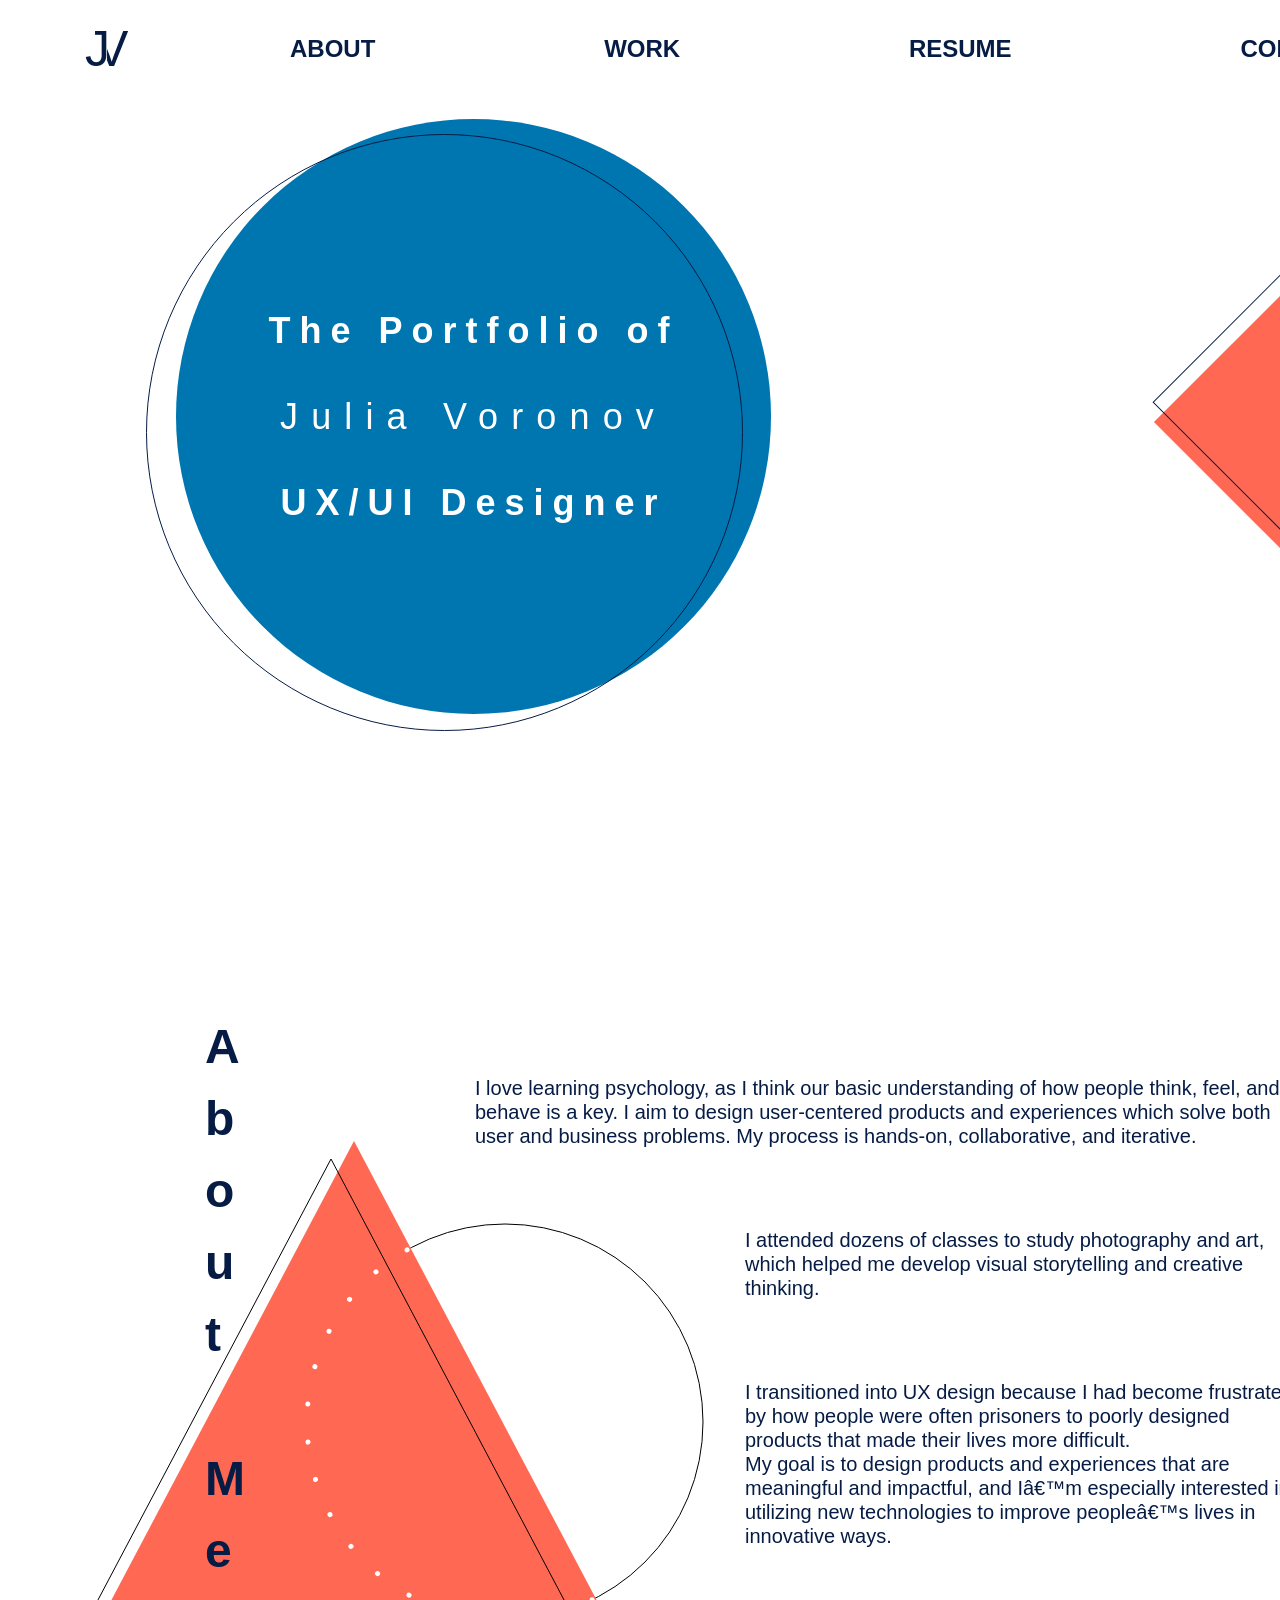
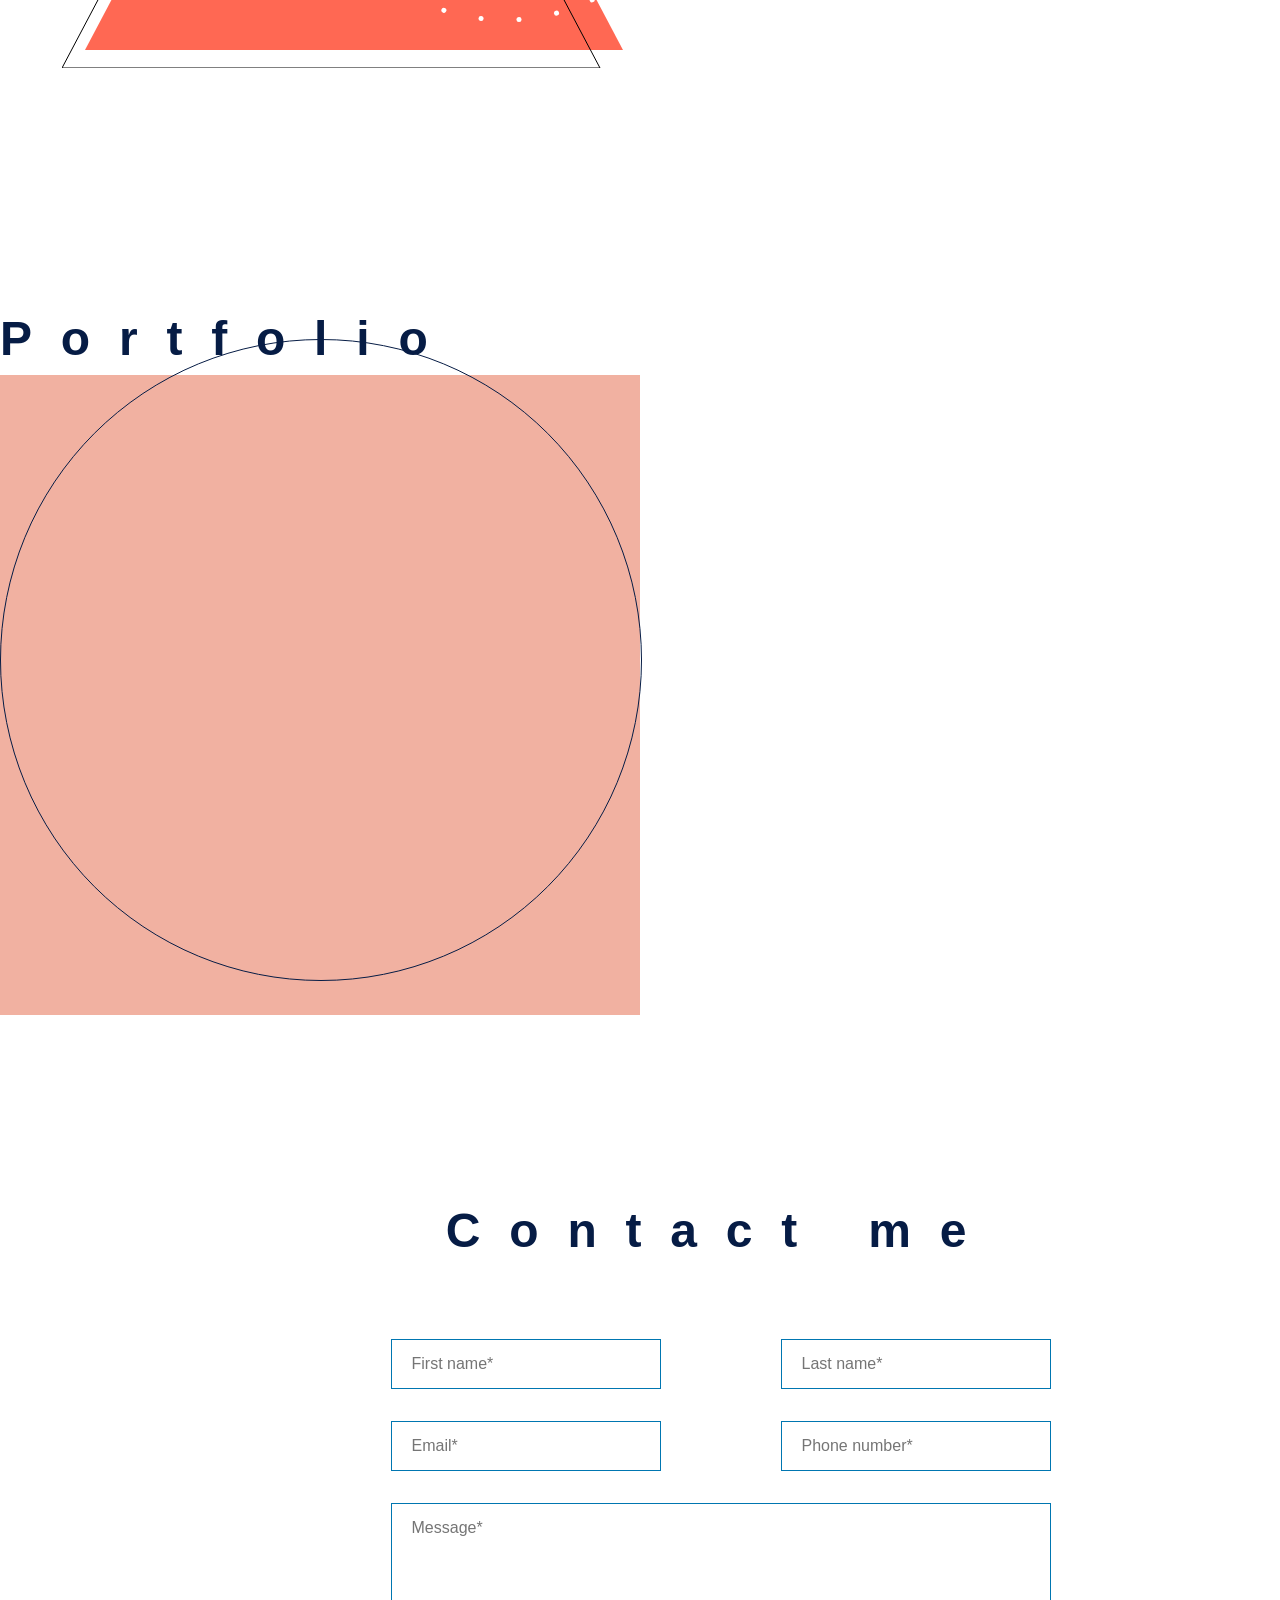
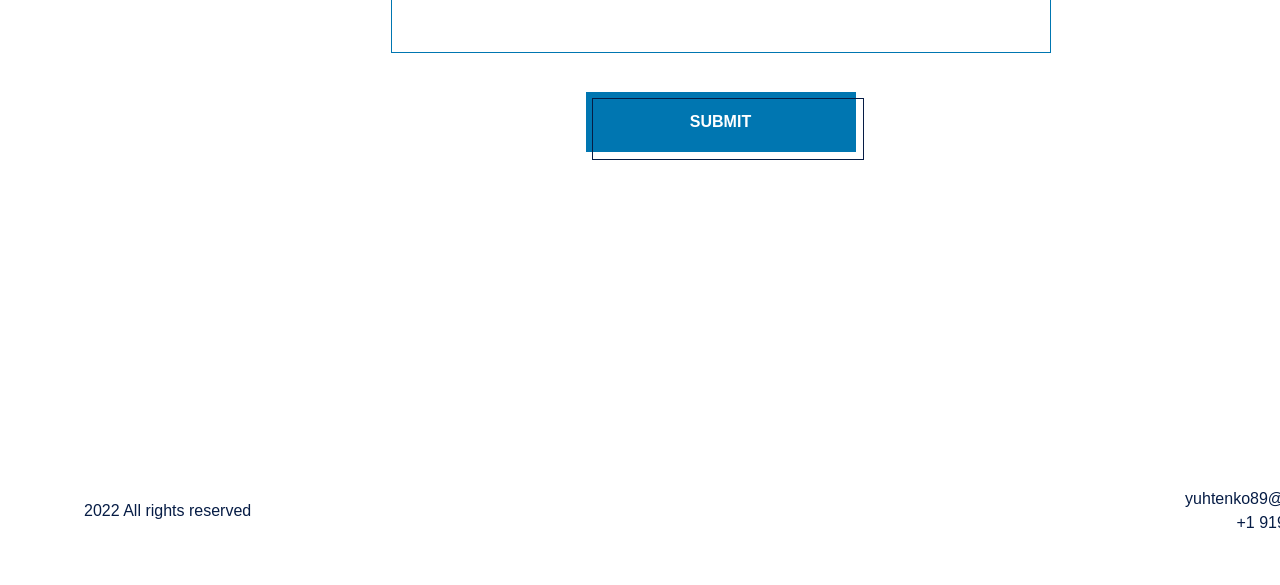
==== index.html @ c0de2610 "shape-4" ====
<!DOCTYPE html>
<html lang="en-US">
    <head>
        <!-- <meta charset="UTF-8">
        <meta http-equiv="X-UA-Compatible" content="IE=edge">
        <meta name="viewport" content="width=device-width, initial-scale=1"> -->
        <title>Julia Voronov</title>
        <!-- <meta name="generator" content="Jekyll v3.9.2">
        <meta property="og:title" content="CodeMedic42.github.io">
        <meta property="og:locale" content="en_US">
        <link rel="canonical" href="https://codemedic42.github.io/">
        <meta property="og:url" content="https://codemedic42.github.io/">
        <meta property="og:site_name" content="CodeMedic42.github.io">
        <meta property="og:type" content="website">
        <meta name="twitter:card" content="summary">
        <meta property="twitter:title" content="CodeMedic42.github.io">
        <script type="application/ld+json">
            {"@context":"https://schema.org","@type":"WebSite","headline":"CodeMedic42.github.io","name":"CodeMedic42.github.io","url":"https://codemedic42.github.io/"}
        </script>
        <link rel="stylesheet" href="/assets/css/style.css?v=1089e9f65f2735ad9119be287c203fc1b987a849"> -->
        <!--! Font Awesome Pro 6.2.0 by @fontawesome - https://fontawesome.com License - https://fontawesome.com/license (Commercial License) Copyright 2022 Fonticons, Inc. -->
        <link rel="stylesheet" href="https://fonts.cdnfonts.com/css/bebas-neue">
        <link rel="stylesheet" href="https://fonts.cdnfonts.com/css/montserrat">
        <link rel="stylesheet" href="https://fonts.cdnfonts.com/css/lato">
        <link rel="stylesheet" href="/assets/styles/page-styles.css">
    </head>
    <body>
        <div class="page-root">
            <header class="page-header">
                <div class="page-logo"><span class="logo-j">J</span><span class="logo-v">V</span></div>
                <nav class="page-nav">
                    <a class="nav-link" href="#section-about">About</a>
                    <a class="nav-link" href="#section-portfolio">Work</a>
                    <a class="nav-link" href="#section-portfolio">Resume</a>
                    <a class="nav-link" href="#section-contact">Contact</a>
                </nav>
            </header>
            <section id="section-top" class="page-section">
                <h1 id="primary-heading" class="shape shape-round"><span>The Portfolio of</span><span id="super-awesome-designer" class="designer-name enable-select">Julia Voronov</span><span>UX/UI Designer</span></h1>
                <div id="shape-2" class="shape"></div>
            </section>
            <section id="section-about" class="page-section">
                <h2 id="about-section-heading" class="section-heading">A<br/>b<br/>o<br/>u<br/>t<br/><br/>M<br/>e</h2>
                <svg id="shape-3" height="527" width="642">
                    <circle cx="443" cy="281" r="198" style="fill-opacity:0;stroke:black;stroke-width:1" />
                    <polygon points="23,509 561,509 292,0" style="fill:#FF6853;" />
                    <polygon points="0,527 538,527 269,18" style="fill-opacity:0;stroke:black;stroke-width:1;" />
                    <clipPath id="cut-off-bottom">
                    <polygon points="23,509 561,509 292,0" />
                    </clipPath>
                    <circle cx="443" cy="281" r="198" fill-opacity="0" stroke="white" stroke-width="5" stroke-linecap="round" stroke-dasharray="0.1, 38" stroke-dashoffset="8" clip-path="url(#cut-off-bottom)"/>
                </svg>
                <article class="about-text">
                    <p class="enable-select">I love learning psychology, as I think our basic understanding of how people think, feel, and behave is a key. I aim to design user-centered products and experiences which solve both user and business problems. My process is hands-on, collaborative, and iterative.</p>
                    <div class="about-text-offset">
                        <p class="enable-select">I attended dozens of classes to study photography and art, which helped me develop visual storytelling and creative thinking.</p>
                        <p"><span class="enable-select">I transitioned into UX design because I had become frustrated by how people were often prisoners to poorly designed products that made their lives more difficult.</span><br/><span class="enable-select">My goal is to design products and experiences that are meaningful and impactful, and I’m especially interested in utilizing new technologies to improve people’s lives in innovative ways.</span></p>
                    </div>
                </article>
            </section>
            <section id="section-portfolio" class="page-section">
                <h2 class="section-heading">Portfolio</h2>
                <div id="shape-4" class="shape shape-round"></div>
            </section>
            <section id="section-contact" class="page-section">
                <h2 id="contact-section-heading" class="section-heading">Contact me</h2>
                <form id="contact-form">
                    <input id="firstName-input" class="form-input left-input cursor-input" type="text" name="firstName" placeholder="First name*"/><!--
                    --><input id="lastName-input" class="form-input cursor-input" type="text" name="lastName" placeholder="Last name*" /><!--
                    --><input id="email-input" class="form-input left-input cursor-input" type="email" name="email" placeholder="Email*" /><!--
                    --><input id="phoneNumber-input" class="form-input cursor-input" type="tel" name="phoneNumber" placeholder="Phone number*" /><!--
                    --><textarea id="message-input" class="form-input cursor-input" name="message" placeholder="Message*"></textarea><!--
                    --><button id="submit-button" class="shape" type="submit">Submit</button>
                </form>
            </section>
            <footer class="page-footer">
                <span id="footer-copyright" class="small-text">2022 All rights reserved</span>
                <!-- <span>
                    <a class="brand-link" href="https://telegram.org/" target="_blank">
                        <svg class="brand-icon" xmlns="http://www.w3.org/2000/svg" viewBox="0 0 496 512">
                            <path d="M248,8C111.033,8,0,119.033,0,256S111.033,504,248,504,496,392.967,496,256,384.967,8,248,8ZM362.952,176.66c-3.732,39.215-19.881,134.378-28.1,178.3-3.476,18.584-10.322,24.816-16.948,25.425-14.4,1.326-25.338-9.517-39.287-18.661-21.827-14.308-34.158-23.215-55.346-37.177-24.485-16.135-8.612-25,5.342-39.5,3.652-3.793,67.107-61.51,68.335-66.746.153-.655.3-3.1-1.154-4.384s-3.59-.849-5.135-.5q-3.283.746-104.608,69.142-14.845,10.194-26.894,9.934c-8.855-.191-25.888-5.006-38.551-9.123-15.531-5.048-27.875-7.717-26.8-16.291q.84-6.7,18.45-13.7,108.446-47.248,144.628-62.3c68.872-28.647,83.183-33.623,92.511-33.789,2.052-.034,6.639.474,9.61,2.885a10.452,10.452,0,0,1,3.53,6.716A43.765,43.765,0,0,1,362.952,176.66Z"/>
                        </svg>
                    </a>
                    <a class="brand-link" href="https://www.instagram.com/" target="_blank">
                        <svg class="brand-icon" xmlns="http://www.w3.org/2000/svg" viewBox="0 0 448 512">
                            <path d="M224.1 141c-63.6 0-114.9 51.3-114.9 114.9s51.3 114.9 114.9 114.9S339 319.5 339 255.9 287.7 141 224.1 141zm0 189.6c-41.1 0-74.7-33.5-74.7-74.7s33.5-74.7 74.7-74.7 74.7 33.5 74.7 74.7-33.6 74.7-74.7 74.7zm146.4-194.3c0 14.9-12 26.8-26.8 26.8-14.9 0-26.8-12-26.8-26.8s12-26.8 26.8-26.8 26.8 12 26.8 26.8zm76.1 27.2c-1.7-35.9-9.9-67.7-36.2-93.9-26.2-26.2-58-34.4-93.9-36.2-37-2.1-147.9-2.1-184.9 0-35.8 1.7-67.6 9.9-93.9 36.1s-34.4 58-36.2 93.9c-2.1 37-2.1 147.9 0 184.9 1.7 35.9 9.9 67.7 36.2 93.9s58 34.4 93.9 36.2c37 2.1 147.9 2.1 184.9 0 35.9-1.7 67.7-9.9 93.9-36.2 26.2-26.2 34.4-58 36.2-93.9 2.1-37 2.1-147.8 0-184.8zM398.8 388c-7.8 19.6-22.9 34.7-42.6 42.6-29.5 11.7-99.5 9-132.1 9s-102.7 2.6-132.1-9c-19.6-7.8-34.7-22.9-42.6-42.6-11.7-29.5-9-99.5-9-132.1s-2.6-102.7 9-132.1c7.8-19.6 22.9-34.7 42.6-42.6 29.5-11.7 99.5-9 132.1-9s102.7-2.6 132.1 9c19.6 7.8 34.7 22.9 42.6 42.6 11.7 29.5 9 99.5 9 132.1s2.7 102.7-9 132.1z"/>
                        </svg>
                    </a>
                    <a class="brand-link" href="https://www.linkedin.com/" target="_blank">
                        <svg class="brand-icon" xmlns="http://www.w3.org/2000/svg" viewBox="0 0 448 512">
                            <path d="M416 32H31.9C14.3 32 0 46.5 0 64.3v383.4C0 465.5 14.3 480 31.9 480H416c17.6 0 32-14.5 32-32.3V64.3c0-17.8-14.4-32.3-32-32.3zM135.4 416H69V202.2h66.5V416zm-33.2-243c-21.3 0-38.5-17.3-38.5-38.5S80.9 96 102.2 96c21.2 0 38.5 17.3 38.5 38.5 0 21.3-17.2 38.5-38.5 38.5zm282.1 243h-66.4V312c0-24.8-.5-56.7-34.5-56.7-34.6 0-39.9 27-39.9 54.9V416h-66.4V202.2h63.7v29.2h.9c8.9-16.8 30.6-34.5 62.9-34.5 67.2 0 79.7 44.3 79.7 101.9V416z"/>
                        </svg>
                    </a>
                </span> -->
                <span id="footer-contact" class="small-text">
                    <span id="footer-contact-email" class="contact-text enable-select">yuhtenko89@gmail.com</span>
                    <span id="footer-contact-phone" class="contact-text enable-select">+1 919 579 0000</span>
                </span>
            </footer>
        </div>
    </body>
</html>
---- assets/styles/page-styles.css ----
:root {
    --clr-base-color: #061C45;

    font-family: 'Bebas Neue', sans-serif;
    font-size: 16px;
    line-height: 24px;
    scroll-behavior: smooth;
    color: var(--clr-base-color);
}

* {
    box-sizing: border-box;
    -webkit-user-select: none;
    -khtml-user-select: none;
    -moz-user-select: none;
    -o-user-select: none;
    user-select: none;
}

.enable-select {
    -webkit-user-select: text;
    -khtml-user-select: text;
    -moz-user-select: text;
    -o-user-select: text;
    user-select: text;
}

html,
body,
h1,
h2 {
  padding: 0;
  margin: 0;
  background-color: white;
}

.page-root {;
    width: 1441px;
    margin-left: auto;
    margin-right: auto;
    overflow: hidden;
}

.page-header {
    width: 100%;
    display: flex;
    margin-top: 24px;
}

.page-logo {
    font-family: 'Montserrat', sans-serif;
    font-size: 50px;
    line-height: 50px;
    margin-left: 85px;
    position: relative;
    /* user-select: none; */
    display: inline-block;
    width: 45px;
}

.logo-j {
    background-color: white;
    z-index: 2;
    letter-spacing: -0.1em;
    border-right: 2px white solid;
    position: relative;
}

.logo-v {
    position: absolute;
    left: 10px;
    z-index: 1;
}

.page-nav {
    padding-right: 85px;
    padding-left: 160px;
    flex-grow: 1;
    flex-shrink: 1;
    flex-basis: auto;
    display: flex;
    justify-content: space-between;
    align-items: center;
}

.nav-link {
    text-transform: uppercase;
    font-size: 24px;
    line-height: 36px;
    /* user-select: none; */
    text-decoration: none;
    color: inherit;
    font-weight: 700;
}

.page-section {
    height: 892px;
    position: relative;
}

#primary-heading {
    --shp-offset-top: 15px;
    --shp-offset-left: -30px;

    font-size: 36px;
    line-height: 54px;
    letter-spacing: 0.25em;
    height: 595px;
    width: 595px;
    background-color: #0076B1;
    border-radius: 50%;
    display: flex;
    flex-direction: column;
    align-content: center;
    justify-content: center;
    align-items: center;
    color: white;
    margin-left: 176px;
    margin-top: 45px;
}

.shape {
    position: relative;
}

.shape::before {
    content: "";
    height: 100%;
    width: 100%;
    border: solid 1px var(--clr-base-color);
    display: block;
    position: absolute;
    top: var(--shp-offset-top, 0);
    left: var(--shp-offset-left, 0);
}

.shape-round::before {
    border-radius: 50%;
}

/* #primary-heading::before {
    left: -30px;
    top: 15px;
} */

#shape-2 {
    --shp-offset-top: -15px;
    --shp-offset-left: -15px;

    background-color: #FF6853;
    transform: rotate(45deg);
    height: 406px;
    width: 406px;
    position: absolute;
    right: -203px;
    top: 100px;
}

/* #shape-2::before {
  top: -15px;
  left: -15px;
} */

#shape-3 {
    position: absolute;
    top: 130px;
    left: 62px;
}

#shape-4 {
    --shp-offset-top: -36px;

    width: 640px;
    height: 640px;
    background-color: #F1B1A1;
    position: absolute;
}

/* #shape-4 {
    top: -36px;
} */

.about-text {
    margin-left: 475px;
    margin-top: 65px;
    display: inline-block;
    margin-right: 146px;
}

.about-text-offset {
    padding-left: 270px;
}

p {
    font-family: 'Lato', sans-serif;
    font-size: 20px;
    margin-top: 0px;
    margin-bottom: 80px;
}

#primary-heading .designer-name {
    font-family: 'Montserrat', sans-serif;
    letter-spacing: 0.365em;
    display: block;
    font-weight: 300;
    margin-top: 32px;
    margin-bottom: 32px;
    z-index: 10;
}

.section-heading {
    font-size: 48px;
    line-height: 72px;
    letter-spacing: 0.6em;
}

#about-section-heading {
    position: absolute;
    left: 205px;
    z-index: 10;
    background-color: rgba(0, 0, 0, 0);
}

#contact-section-heading {
    text-align: center;
    margin-bottom: 72px;
}

.about-text {
    font-family: 'Lato', sans-serif;
    font-size: 20px;
}

#contact-form {
    margin-left: auto;
    margin-right: auto;
    width: 660px;
}

.form-input {
    width: 270px;
    height: 50px;
    margin-bottom: 32px;
}

.form-input::placeholder {
    /* user-select: none; */
}

.left-input {
    margin-right: 120px;
}

.cursor-input {
    padding: 15px 20px;
    font-family: 'Lato', sans-serif;
    font-size: 16px;
    border: 1px solid #0076B1;
    outline: none;
}

#message-input {
    resize: none;
    width: 100%;
    height: 150px;
}

#submit-button {
    display: block;
    margin-left: auto;
    margin-right: auto;
    width: 270px;
    height: 60px;
    background-color: #0076B1;
    /* user-select: none; */
    color: white;
    text-transform: uppercase;
    font-family: 'Lato', sans-serif;
    font-size: 16px;
    font-weight: 700;
    border: none;
}

#submit-button::before {
    left: 6px;
    top: 6px;
}

.small-text {
    font-family: 'Lato', sans-serif;
}

.brand-icon {
    height: 52px;
    width: 52px;
}

.page-footer {
    display: flex;
    justify-content: space-between;
    align-items: center;
    padding-bottom: 50px;
    padding-left: 84px;
    padding-right: 84px;1
}

.footer-copyright {
    /* user-select: none; */
}

.brand-link {
    text-decoration: none;
}

.brand-link:not(:last-child) {
    margin-right: 32px;
}

.contact-text {
    display: block;
    text-align: right;
}
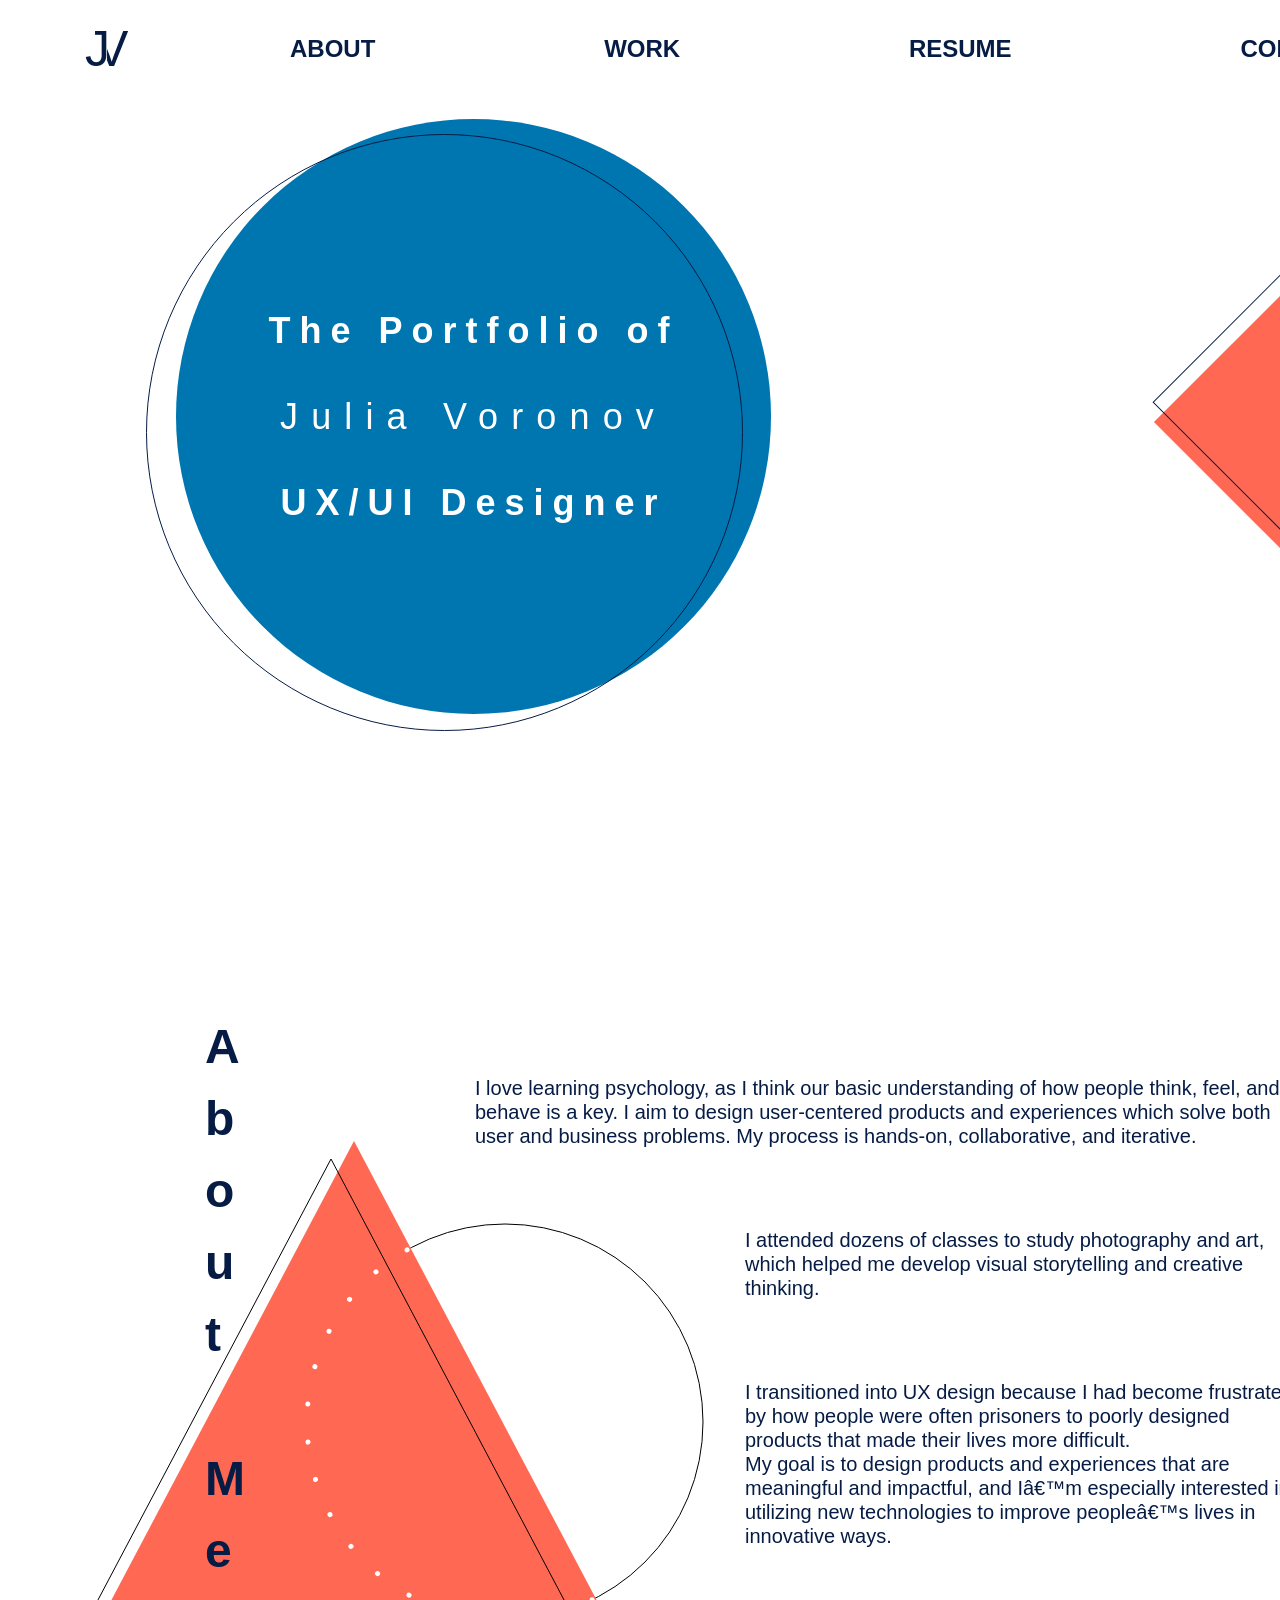
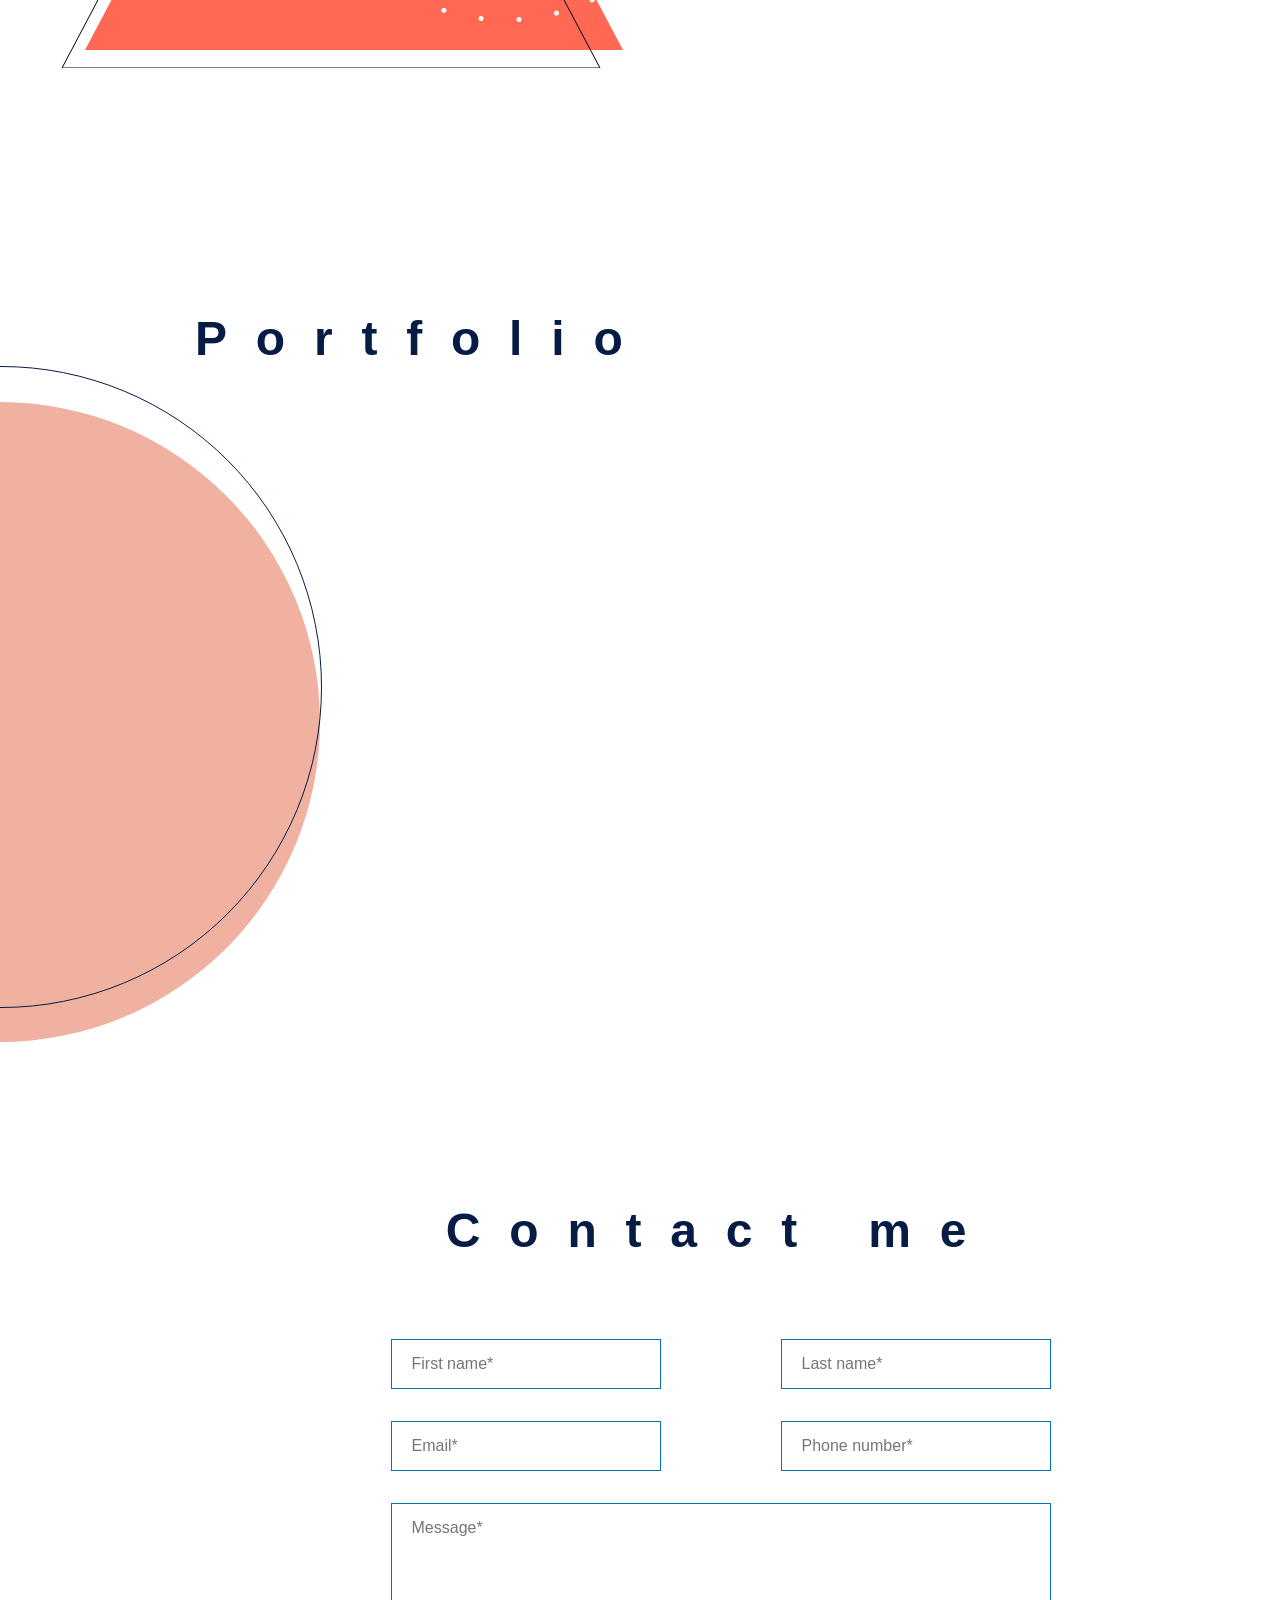
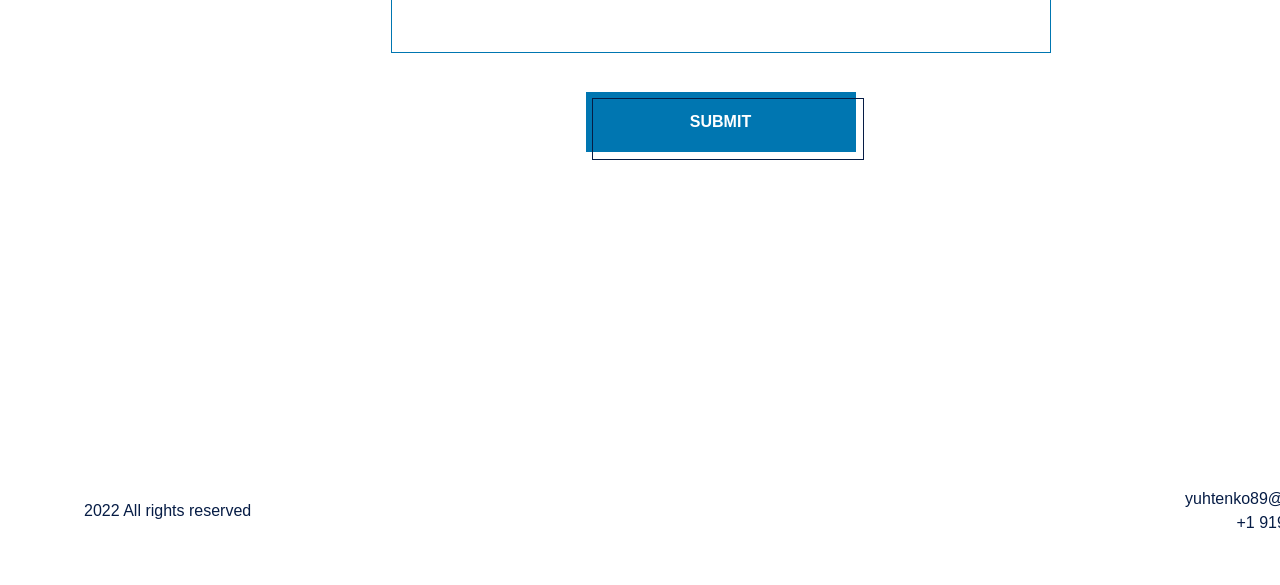
==== commit 4aaac142: "portfolio section heading" ====
--- a/index.html
+++ b/index.html
@@ -59,7 +59,7 @@
                 </article>
             </section>
             <section id="section-portfolio" class="page-section">
-                <h2 class="section-heading">Portfolio</h2>
+                <h2 id="portfolio-section-heading" class="section-heading">Portfolio</h2>
                 <div id="shape-4" class="shape shape-round"></div>
             </section>
             <section id="section-contact" class="page-section">
--- a/assets/styles/page-styles.css
+++ b/assets/styles/page-styles.css
@@ -108,7 +108,6 @@
     height: 595px;
     width: 595px;
     background-color: #0076B1;
-    border-radius: 50%;
     display: flex;
     flex-direction: column;
     align-content: center;
@@ -134,6 +133,10 @@
     left: var(--shp-offset-left, 0);
 }
 
+.shape-round {
+    border-radius: 50%;
+}
+
 .shape-round::before {
     border-radius: 50%;
 }
@@ -174,6 +177,8 @@
     height: 640px;
     background-color: #F1B1A1;
     position: absolute;
+    left: -320px;
+    top: 99px;
 }
 
 /* #shape-4 {
@@ -226,6 +231,11 @@
     margin-bottom: 72px;
 }
 
+#portfolio-section-heading {
+    position: absolute;
+    left: 195px;
+}
+
 .about-text {
     font-family: 'Lato', sans-serif;
     font-size: 20px;
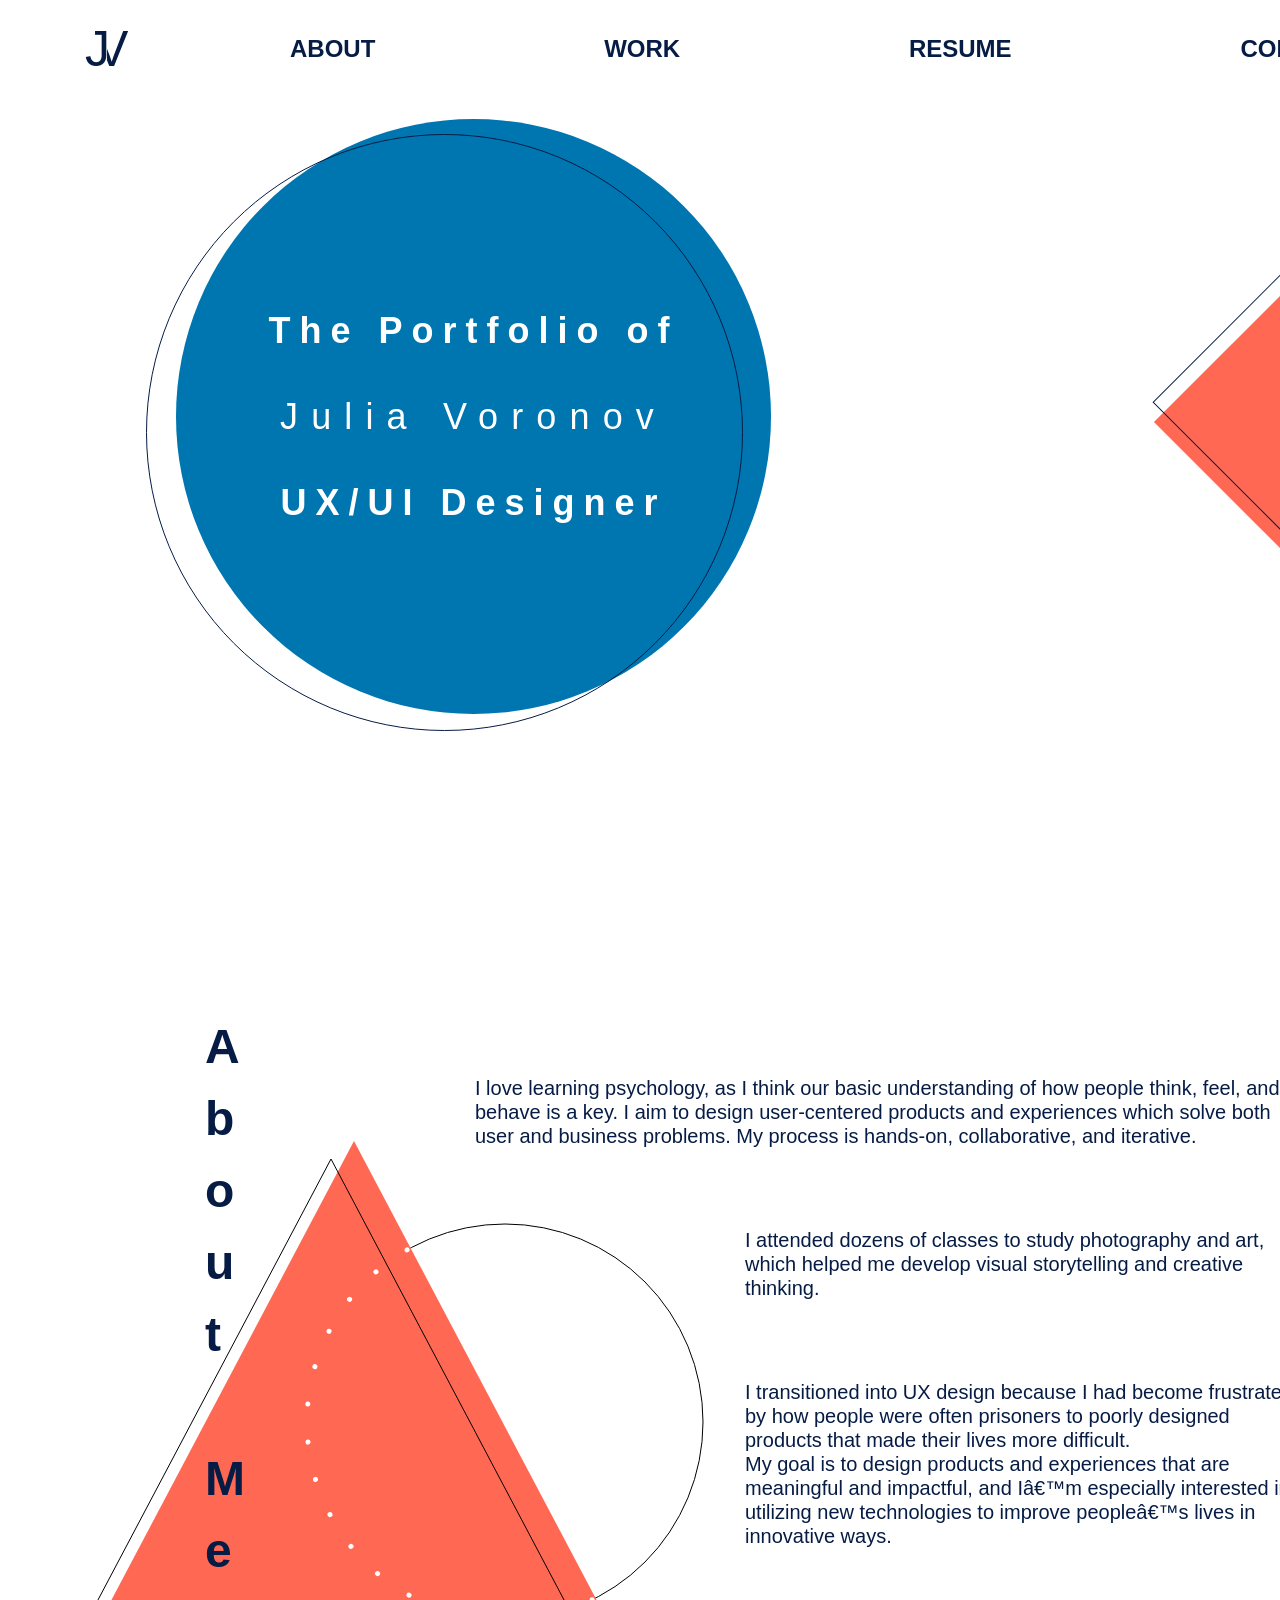
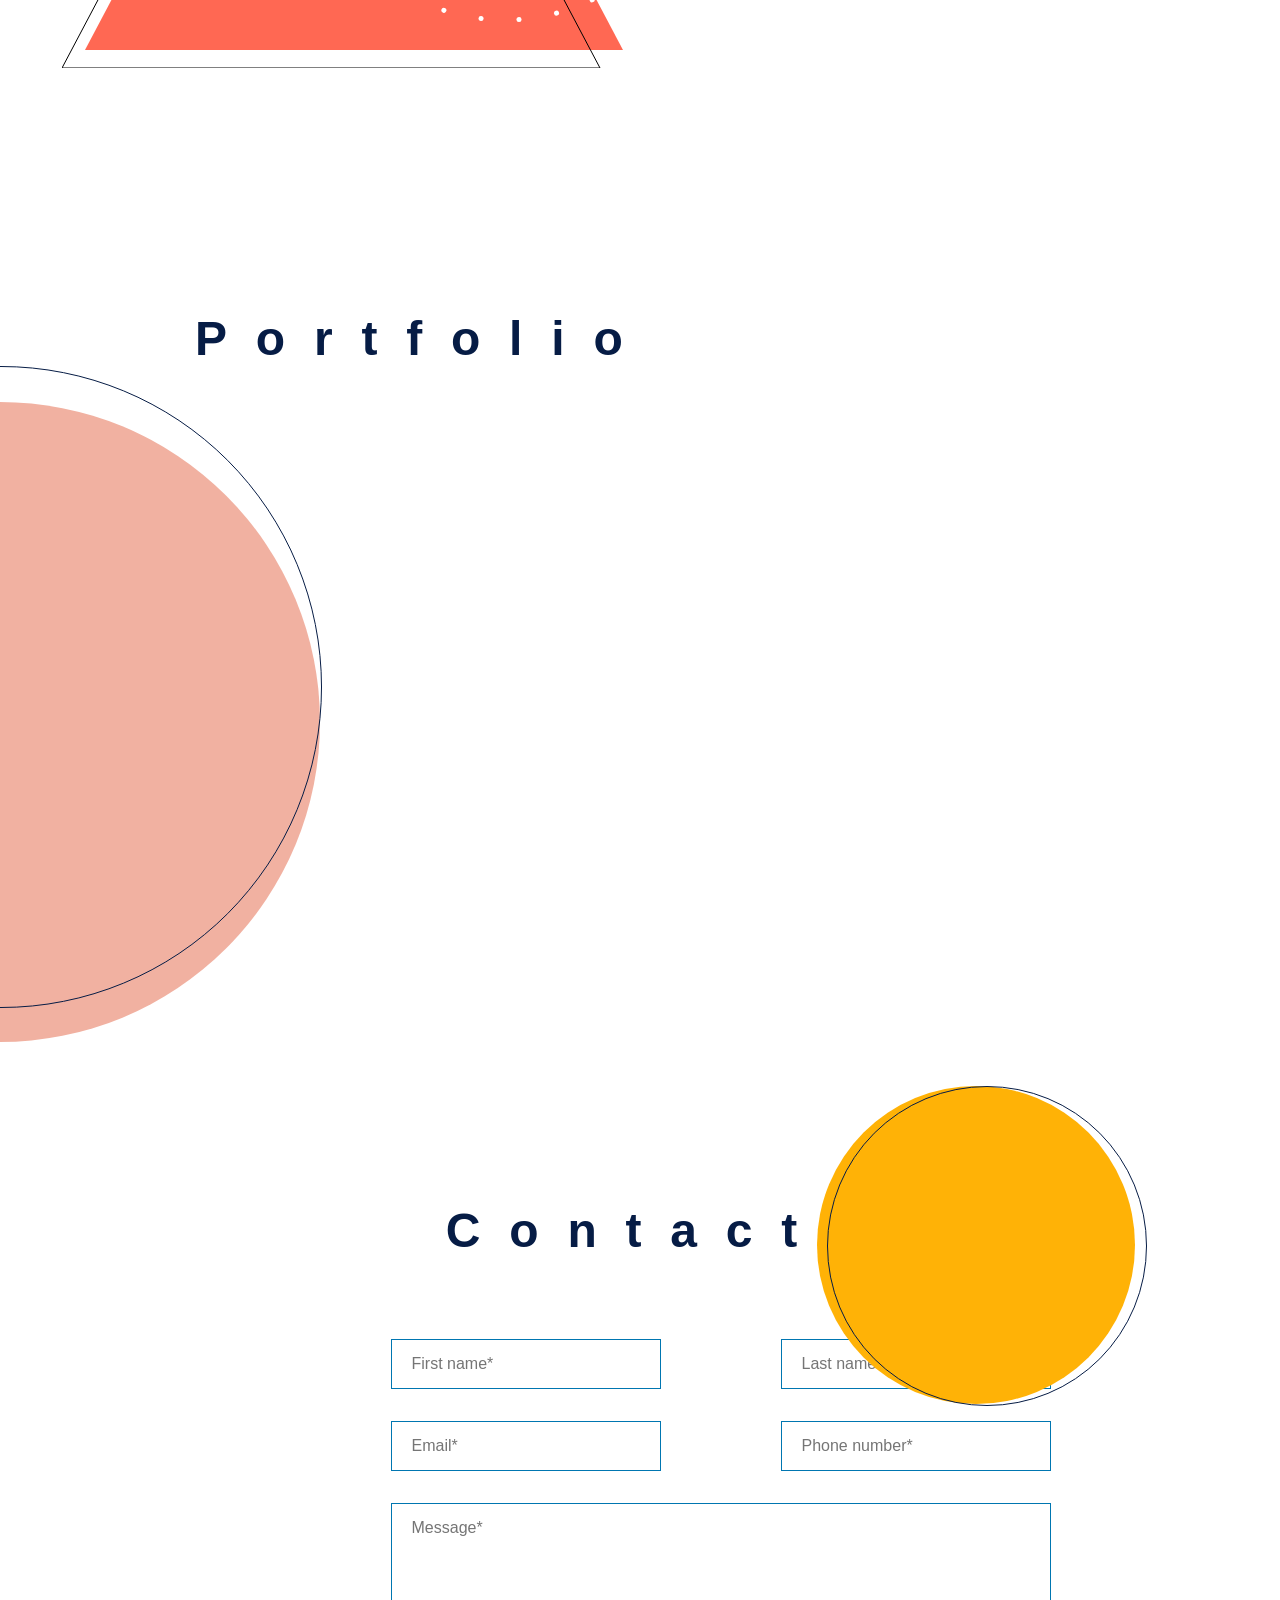
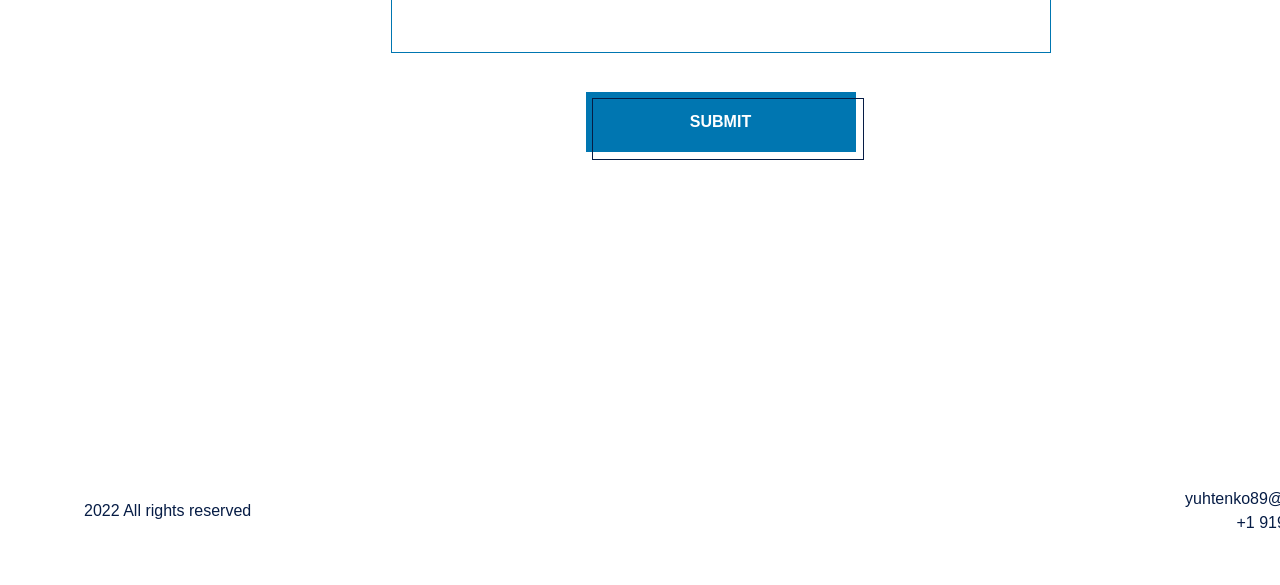
==== commit 6aca6dea: "Shape 5" ====
--- a/index.html
+++ b/index.html
@@ -64,6 +64,7 @@
             </section>
             <section id="section-contact" class="page-section">
                 <h2 id="contact-section-heading" class="section-heading">Contact me</h2>
+                <div id="shape-5" class="shape shape-round"></div>
                 <form id="contact-form">
                     <input id="firstName-input" class="form-input left-input cursor-input" type="text" name="firstName" placeholder="First name*"/><!--
                     --><input id="lastName-input" class="form-input cursor-input" type="text" name="lastName" placeholder="Last name*" /><!--
--- a/assets/styles/page-styles.css
+++ b/assets/styles/page-styles.css
@@ -181,6 +181,17 @@
     top: 99px;
 }
 
+#shape-5 {
+    --shp-offset-left: 10px;
+
+    width: 318px;
+    height: 318px;
+    background-color: #FFB206;
+    position: absolute;
+    left: 817px;
+    top: -109px;
+}
+
 /* #shape-4 {
     top: -36px;
 } */
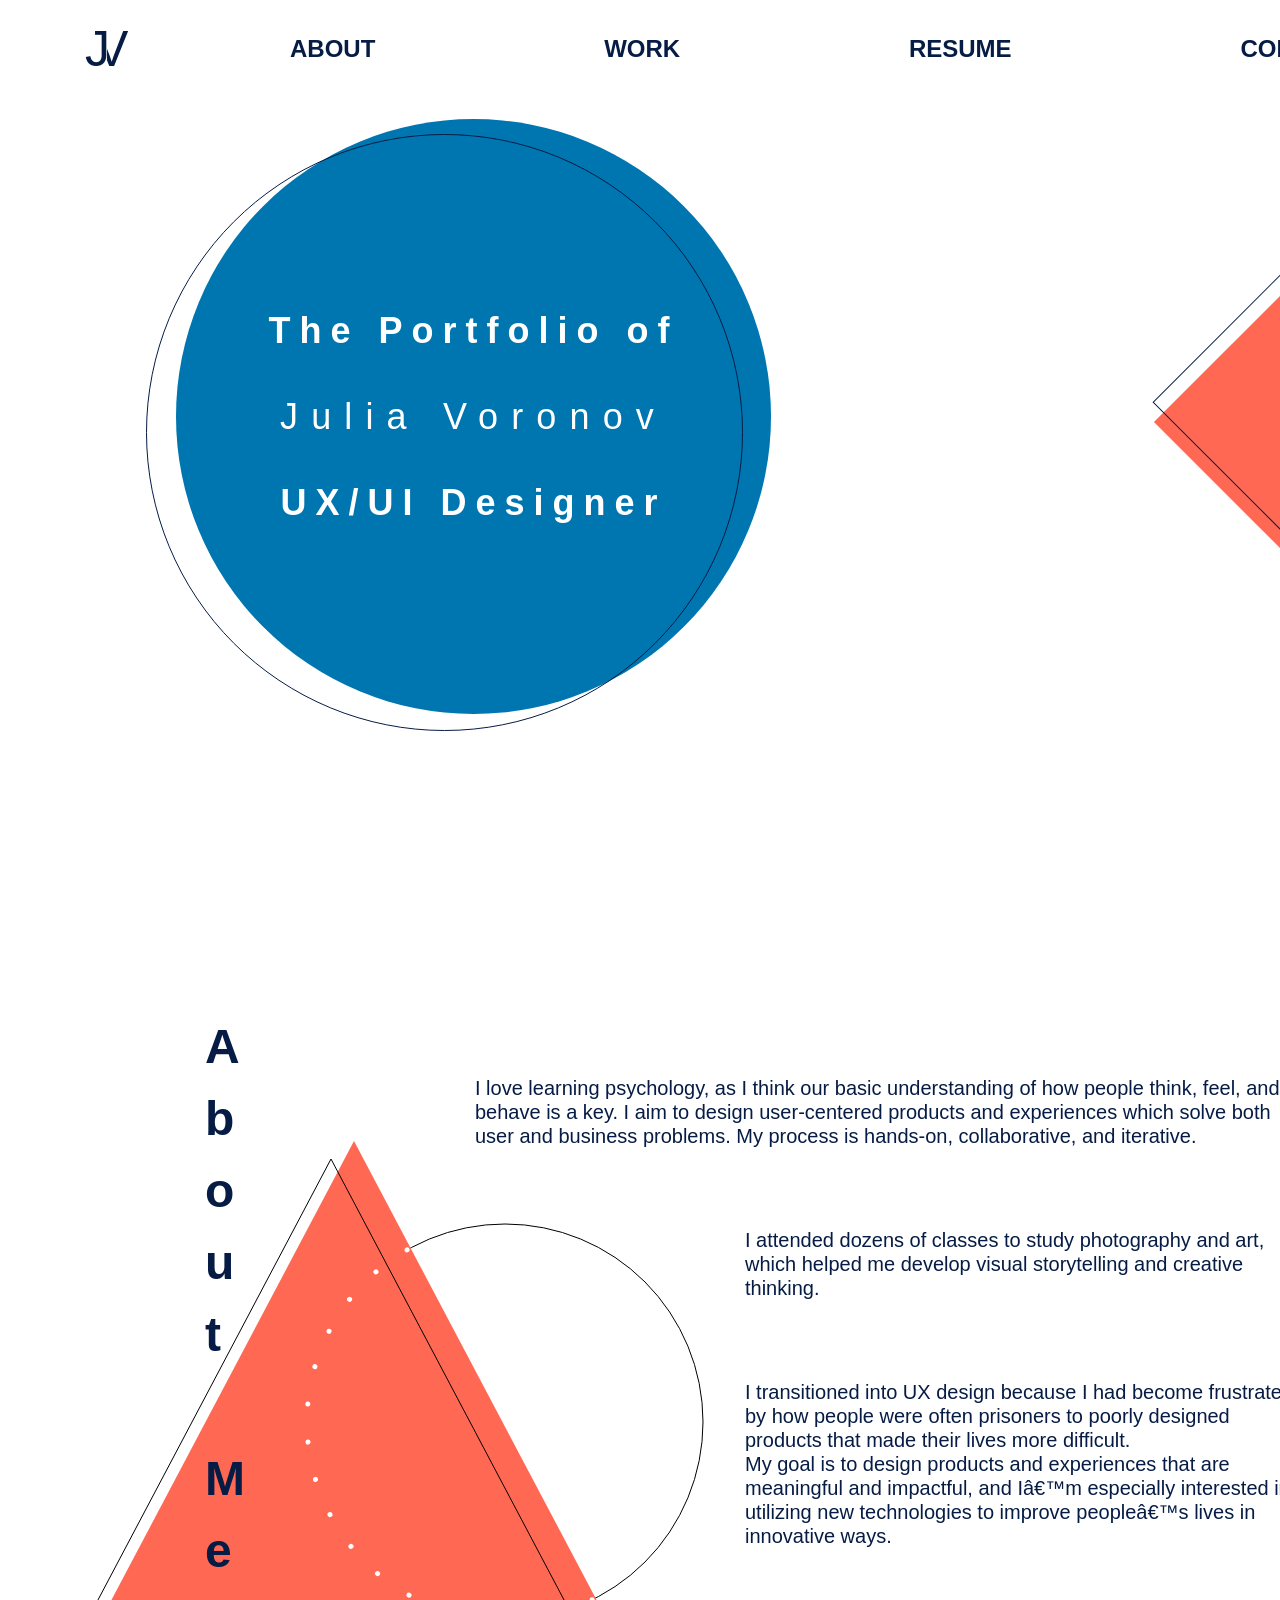
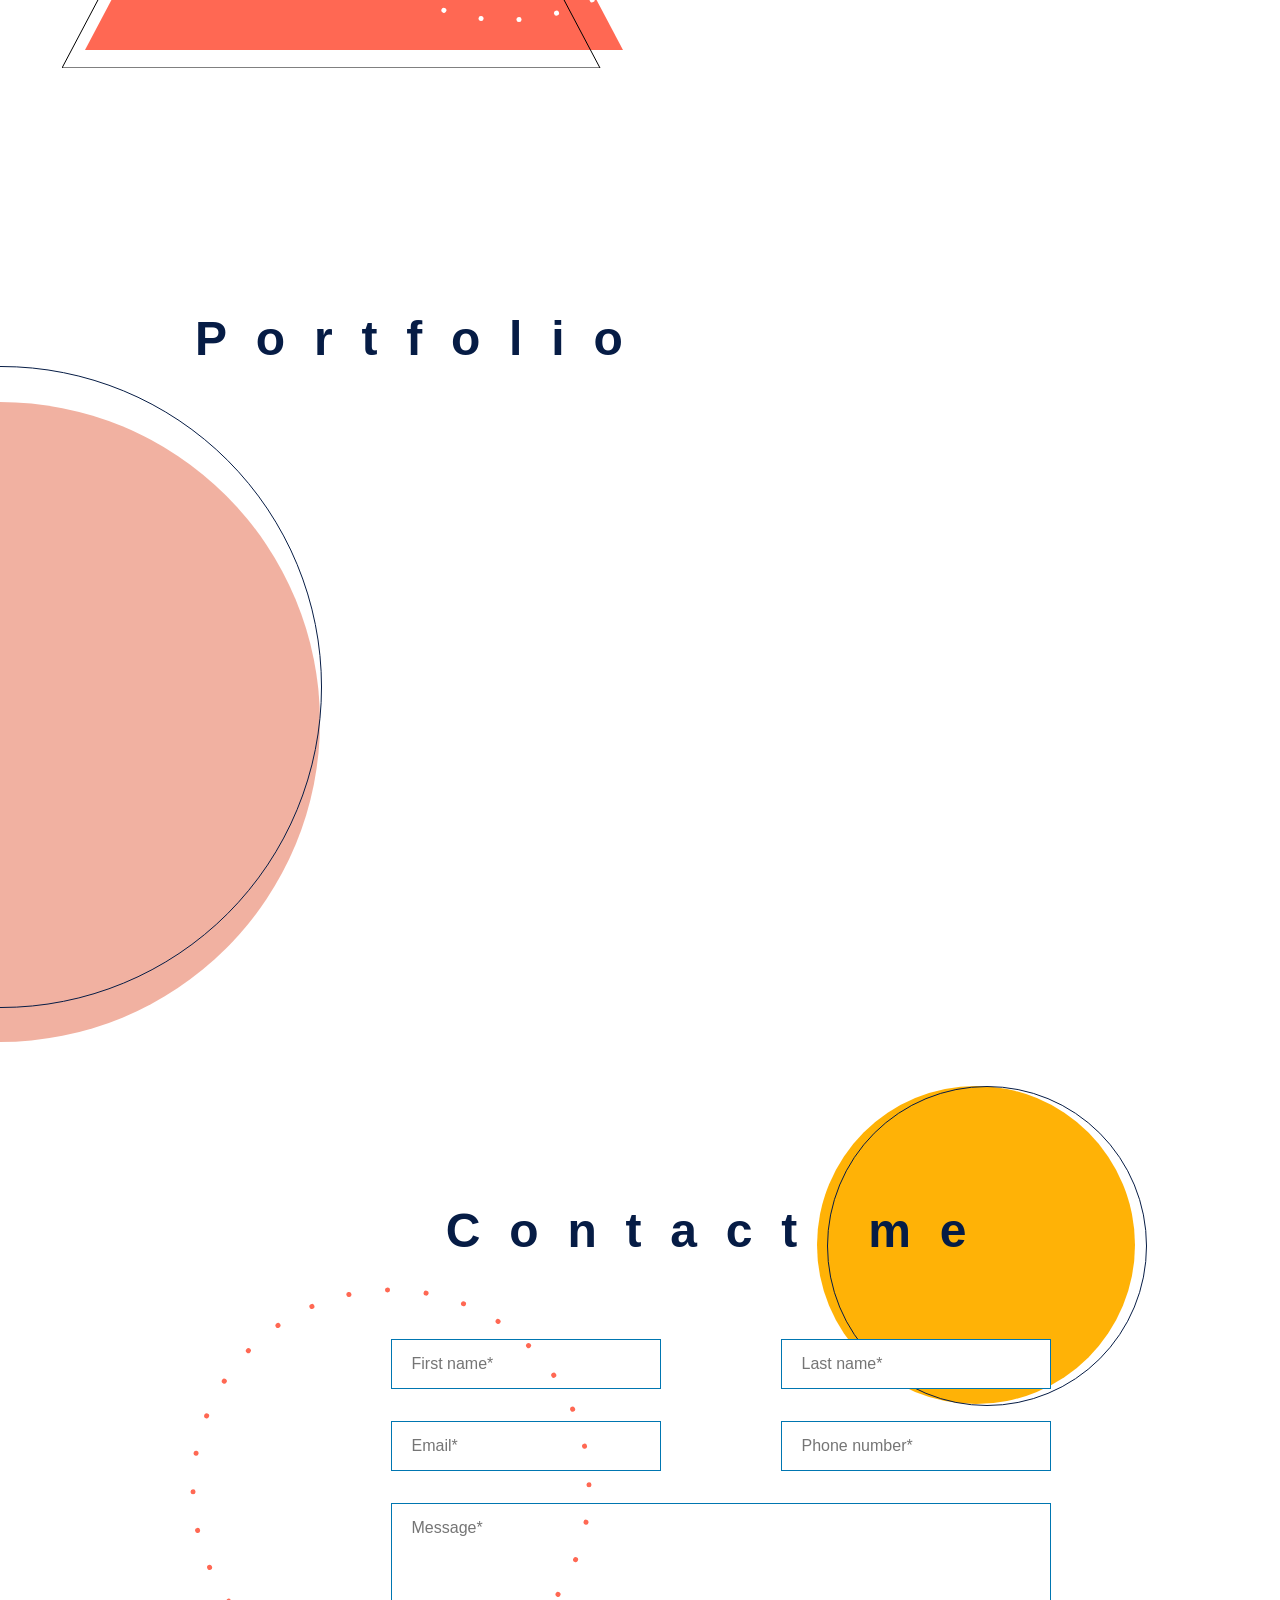
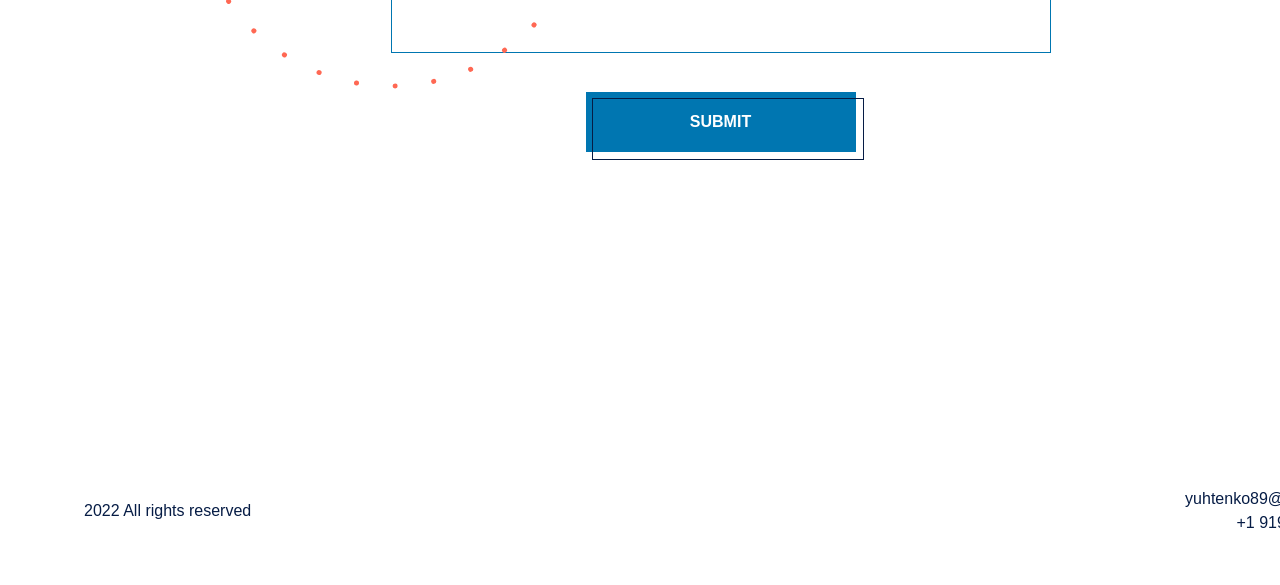
==== commit c75f64b3: "Shape 6" ====
--- a/index.html
+++ b/index.html
@@ -65,6 +65,9 @@
             <section id="section-contact" class="page-section">
                 <h2 id="contact-section-heading" class="section-heading">Contact me</h2>
                 <div id="shape-5" class="shape shape-round"></div>
+                <svg id="shape-6" height="404" width="404">
+                    <circle cx="202" cy="202" r="198" fill-opacity="0" stroke="#FF6853" stroke-width="5" stroke-linecap="round" stroke-dashoffset="8" stroke-dasharray="0.1, 38.8"/>
+                  </svg>
                 <form id="contact-form">
                     <input id="firstName-input" class="form-input left-input cursor-input" type="text" name="firstName" placeholder="First name*"/><!--
                     --><input id="lastName-input" class="form-input cursor-input" type="text" name="lastName" placeholder="Last name*" /><!--
--- a/assets/styles/page-styles.css
+++ b/assets/styles/page-styles.css
@@ -96,6 +96,7 @@
 .page-section {
     height: 892px;
     position: relative;
+    z-index: 1;
 }
 
 #primary-heading {
@@ -159,11 +160,6 @@
     top: 100px;
 }
 
-/* #shape-2::before {
-  top: -15px;
-  left: -15px;
-} */
-
 #shape-3 {
     position: absolute;
     top: 130px;
@@ -190,11 +186,16 @@
     position: absolute;
     left: 817px;
     top: -109px;
-}
-
-/* #shape-4 {
-    top: -36px;
-} */
+    z-index: -1;
+}
+
+#shape-6 {
+    transform: rotate(1deg);
+    transform-origin: center;
+    position: absolute;
+    left: 189px;
+    top: 91px;
+}
 
 .about-text {
     margin-left: 475px;
@@ -228,13 +229,13 @@
     font-size: 48px;
     line-height: 72px;
     letter-spacing: 0.6em;
+    background-color: rgba(0, 0, 0, 0);
 }
 
 #about-section-heading {
     position: absolute;
     left: 205px;
     z-index: 10;
-    background-color: rgba(0, 0, 0, 0);
 }
 
 #contact-section-heading {
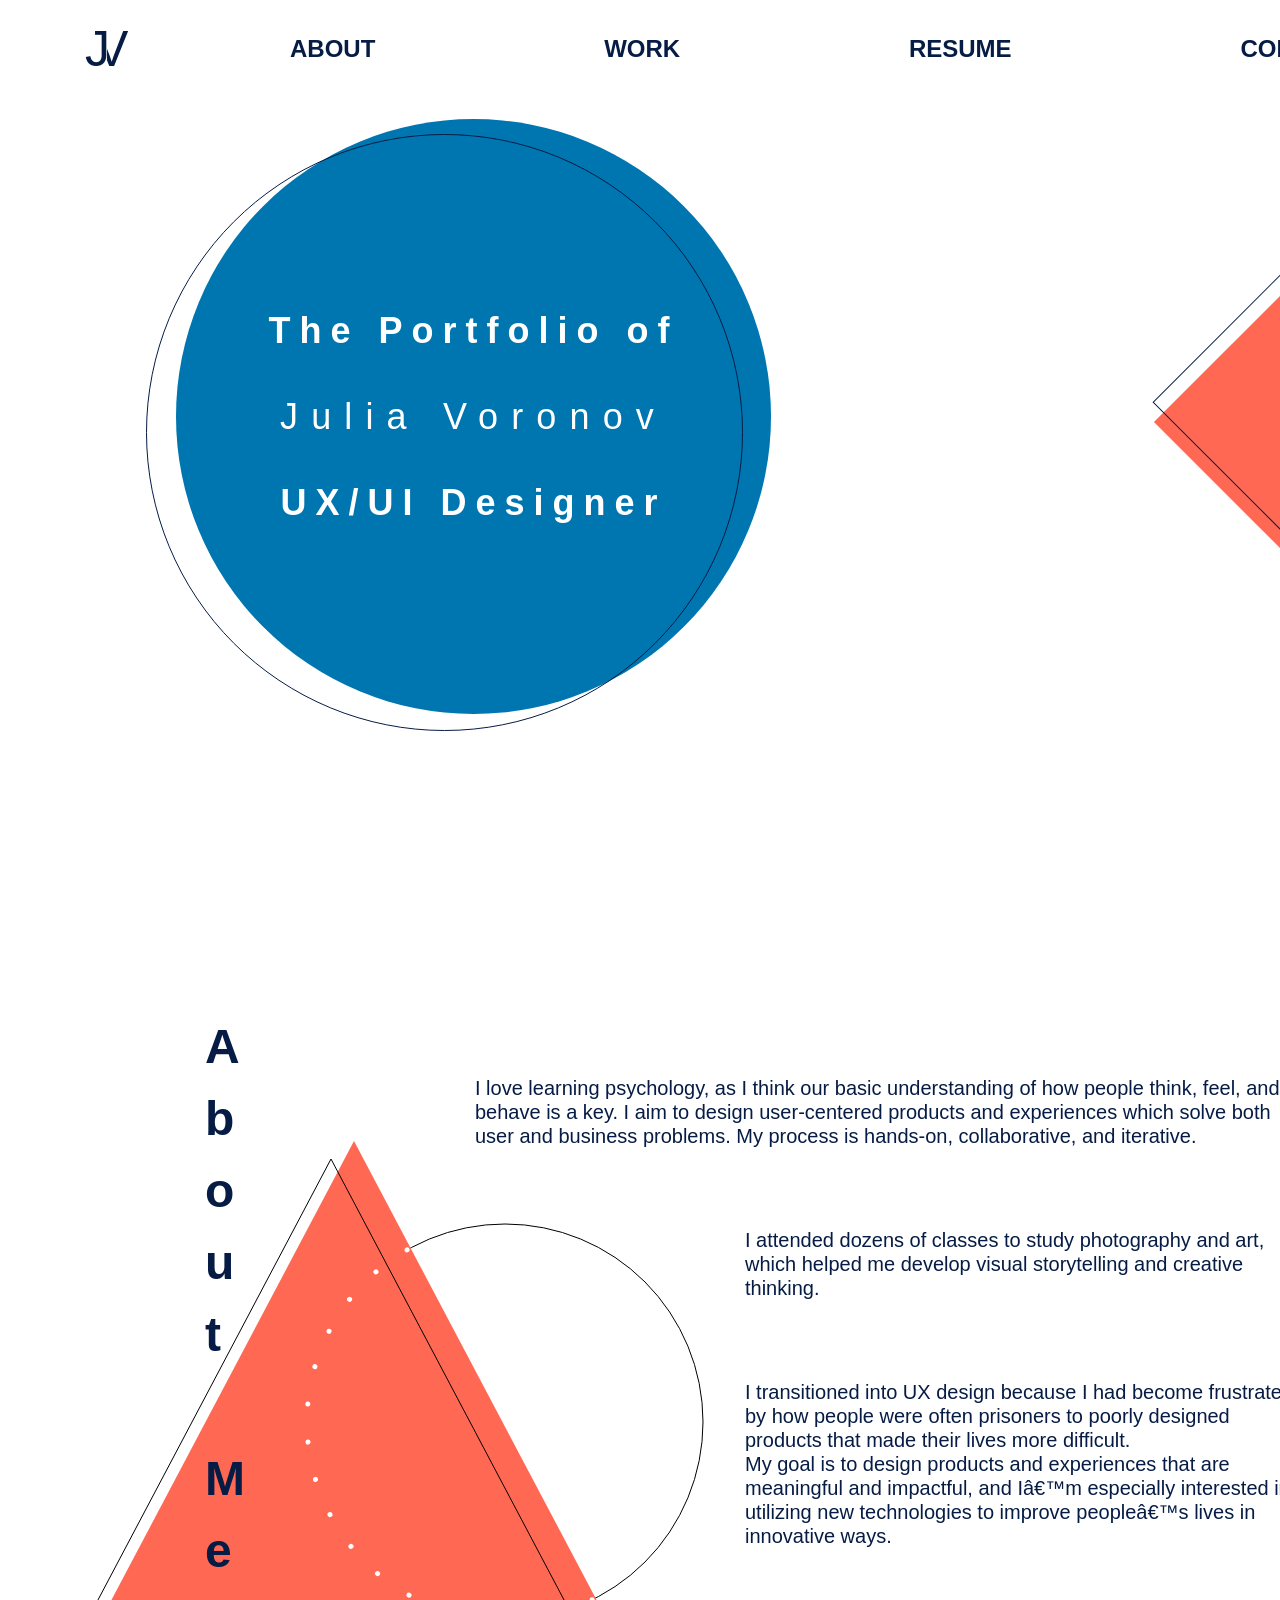
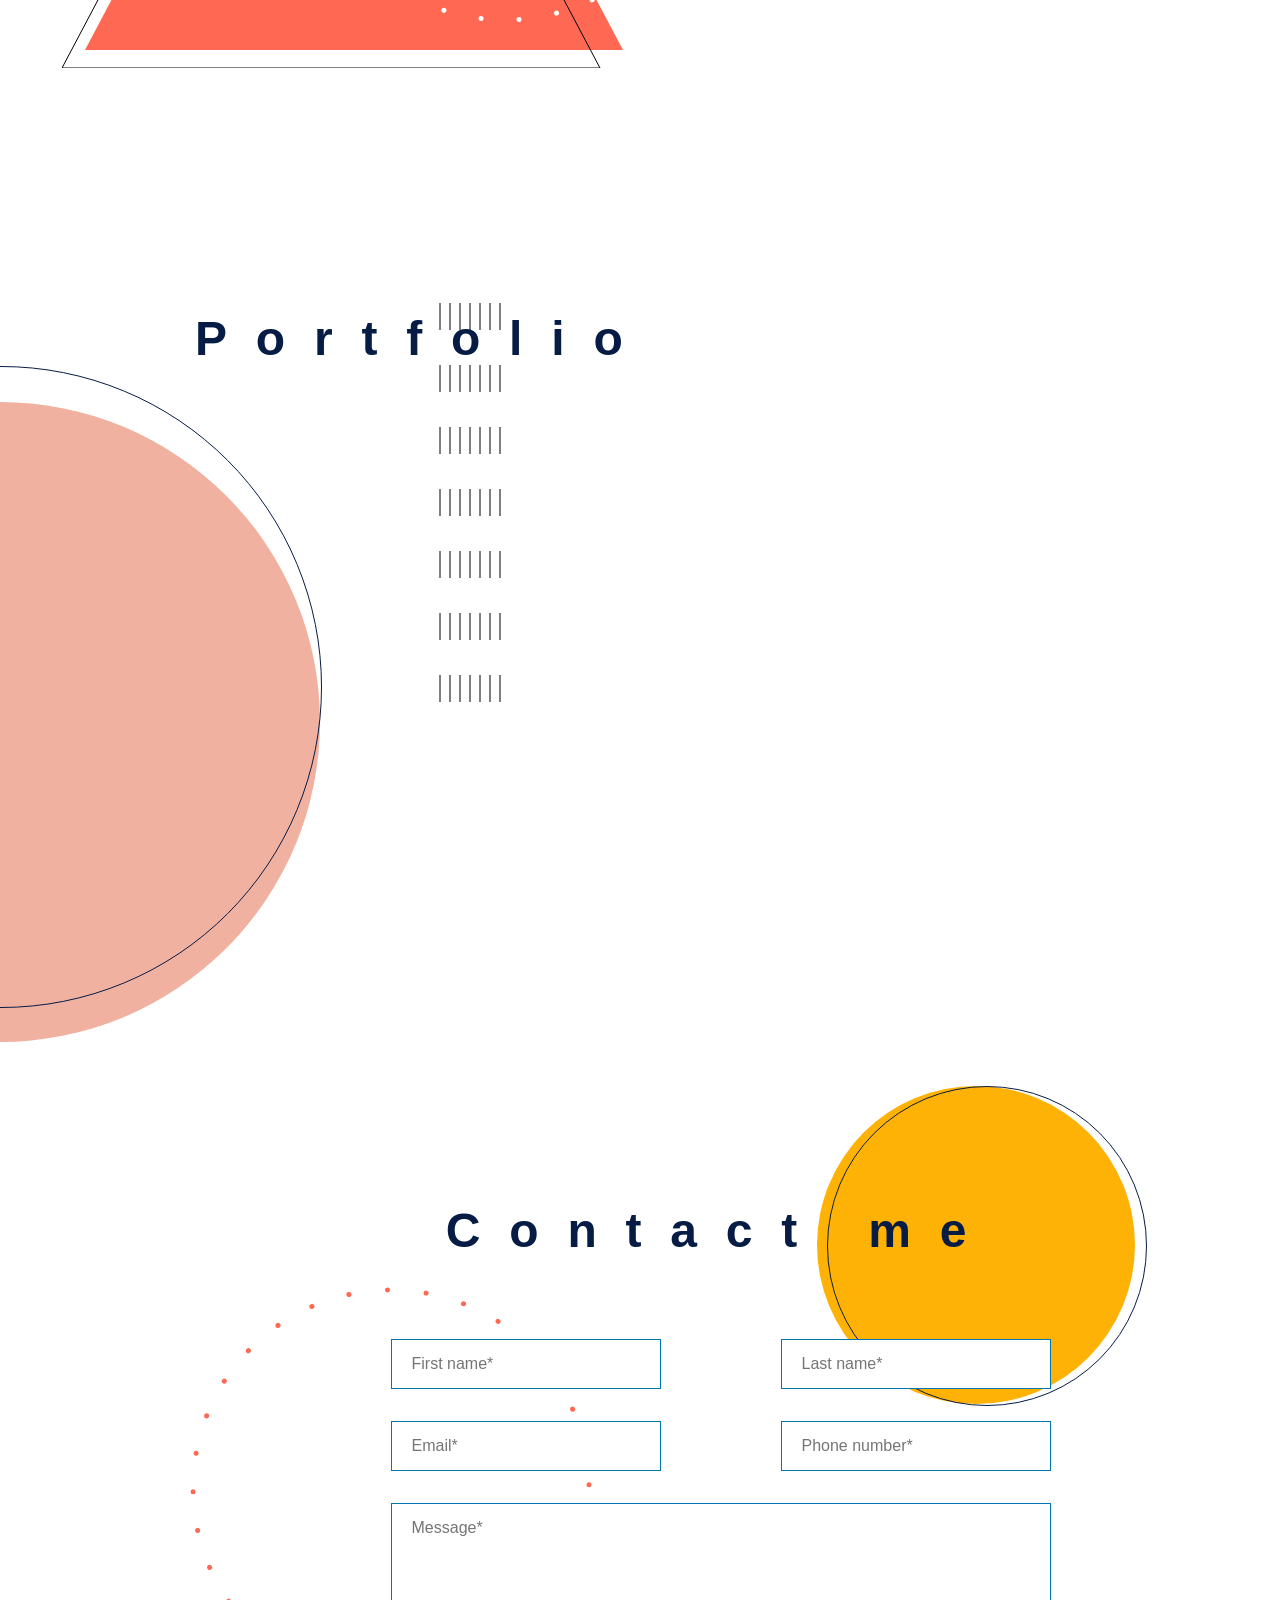
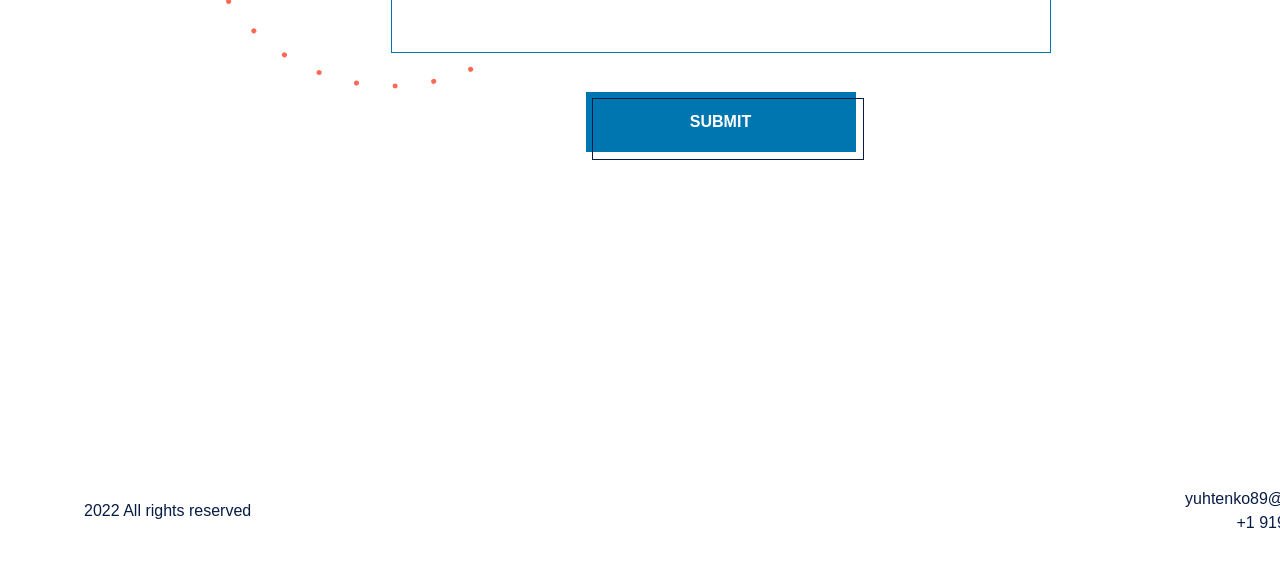
==== commit 9ff93aab: "Lines 1" ====
--- a/index.html
+++ b/index.html
@@ -61,6 +61,63 @@
             <section id="section-portfolio" class="page-section">
                 <h2 id="portfolio-section-heading" class="section-heading">Portfolio</h2>
                 <div id="shape-4" class="shape shape-round"></div>
+                <svg id="lines-1" height="401" width="501">
+                    <line x1="500" y1="0" x2="500" y2="27" stroke="black" />
+                    <line x1="490" y1="0" x2="490" y2="27" stroke="black" />
+                    <line x1="480" y1="0" x2="480" y2="27" stroke="black" />
+                    <line x1="470" y1="0" x2="470" y2="27" stroke="black" />
+                    <line x1="460" y1="0" x2="460" y2="27" stroke="black" />
+                    <line x1="450" y1="0" x2="450" y2="27" stroke="black" />
+                    <line x1="440" y1="0" x2="440" y2="27" stroke="black" />
+                    
+                    <line x1="500" y1="62" x2="500" y2="89" stroke="black" />
+                    <line x1="490" y1="62" x2="490" y2="89" stroke="black" />
+                    <line x1="480" y1="62" x2="480" y2="89" stroke="black" />
+                    <line x1="470" y1="62" x2="470" y2="89" stroke="black" />
+                    <line x1="460" y1="62" x2="460" y2="89" stroke="black" />
+                    <line x1="450" y1="62" x2="450" y2="89" stroke="black" />
+                    <line x1="440" y1="62" x2="440" y2="89" stroke="black" />
+                    
+                    <line x1="500" y1="124" x2="500" y2="151" stroke="black" />
+                    <line x1="490" y1="124" x2="490" y2="151" stroke="black" />
+                    <line x1="480" y1="124" x2="480" y2="151" stroke="black" />
+                    <line x1="470" y1="124" x2="470" y2="151" stroke="black" />
+                    <line x1="460" y1="124" x2="460" y2="151" stroke="black" />
+                    <line x1="450" y1="124" x2="450" y2="151" stroke="black" />
+                    <line x1="440" y1="124" x2="440" y2="151" stroke="black" />
+                    
+                    <line x1="500" y1="186" x2="500" y2="213" stroke="black" />
+                    <line x1="490" y1="186" x2="490" y2="213" stroke="black" />
+                    <line x1="480" y1="186" x2="480" y2="213" stroke="black" />
+                    <line x1="470" y1="186" x2="470" y2="213" stroke="black" />
+                    <line x1="460" y1="186" x2="460" y2="213" stroke="black" />
+                    <line x1="450" y1="186" x2="450" y2="213" stroke="black" />
+                    <line x1="440" y1="186" x2="440" y2="213" stroke="black" />
+                    
+                    <line x1="500" y1="248" x2="500" y2="275" stroke="black" />
+                    <line x1="490" y1="248" x2="490" y2="275" stroke="black" />
+                    <line x1="480" y1="248" x2="480" y2="275" stroke="black" />
+                    <line x1="470" y1="248" x2="470" y2="275" stroke="black" />
+                    <line x1="460" y1="248" x2="460" y2="275" stroke="black" />
+                    <line x1="450" y1="248" x2="450" y2="275" stroke="black" />
+                    <line x1="440" y1="248" x2="440" y2="275" stroke="black" />
+                    
+                    <line x1="500" y1="310" x2="500" y2="337" stroke="black" />
+                    <line x1="490" y1="310" x2="490" y2="337" stroke="black" />
+                    <line x1="480" y1="310" x2="480" y2="337" stroke="black" />
+                    <line x1="470" y1="310" x2="470" y2="337" stroke="black" />
+                    <line x1="460" y1="310" x2="460" y2="337" stroke="black" />
+                    <line x1="450" y1="310" x2="450" y2="337" stroke="black" />
+                    <line x1="440" y1="310" x2="440" y2="337" stroke="black" />
+                    
+                    <line x1="500" y1="372" x2="500" y2="399" stroke="black" />
+                    <line x1="490" y1="372" x2="490" y2="399" stroke="black" />
+                    <line x1="480" y1="372" x2="480" y2="399" stroke="black" />
+                    <line x1="470" y1="372" x2="470" y2="399" stroke="black" />
+                    <line x1="460" y1="372" x2="460" y2="399" stroke="black" />
+                    <line x1="450" y1="372" x2="450" y2="399" stroke="black" />
+                    <line x1="440" y1="372" x2="440" y2="399" stroke="black" />
+                  </svg>
             </section>
             <section id="section-contact" class="page-section">
                 <h2 id="contact-section-heading" class="section-heading">Contact me</h2>
--- a/assets/styles/page-styles.css
+++ b/assets/styles/page-styles.css
@@ -195,6 +195,13 @@
     position: absolute;
     left: 189px;
     top: 91px;
+    z-index: -1;
+}
+
+#lines-1 {
+    position: absolute;
+    top: 268px
+    right: 0;
 }
 
 .about-text {
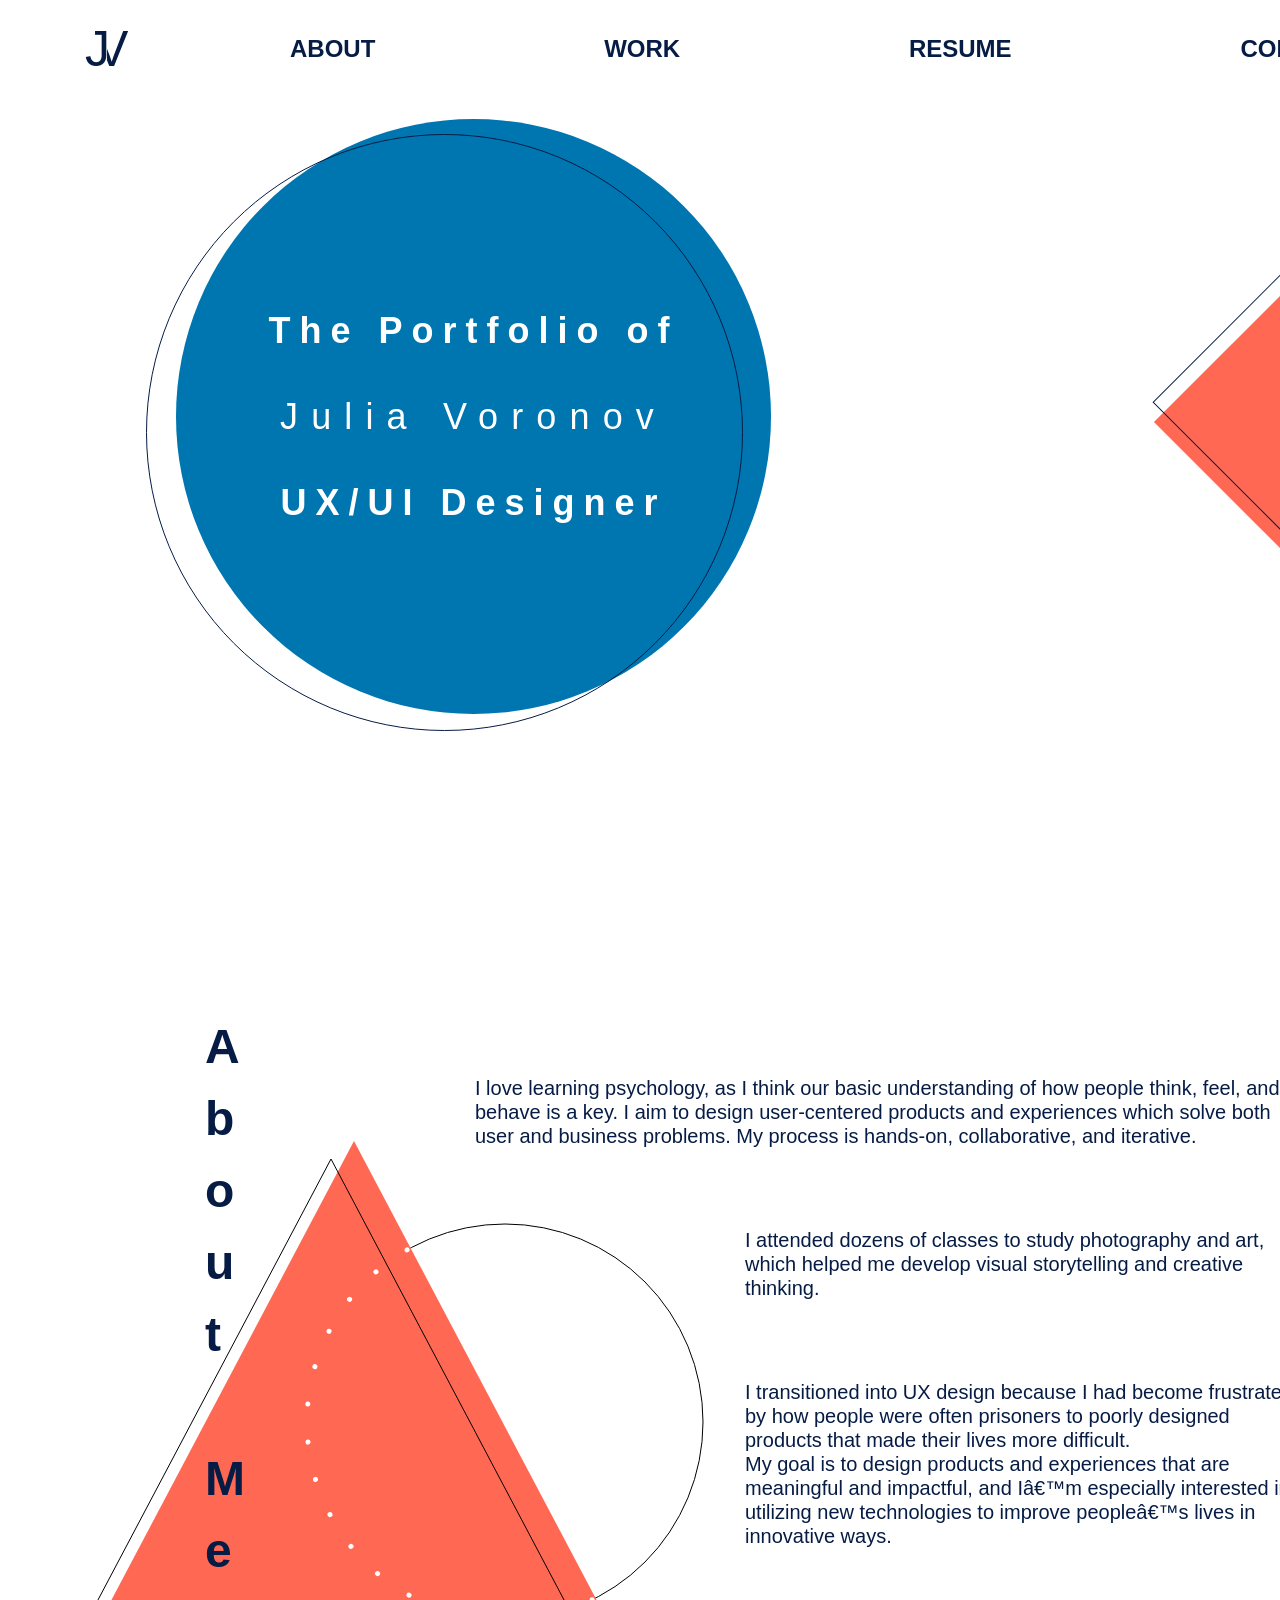
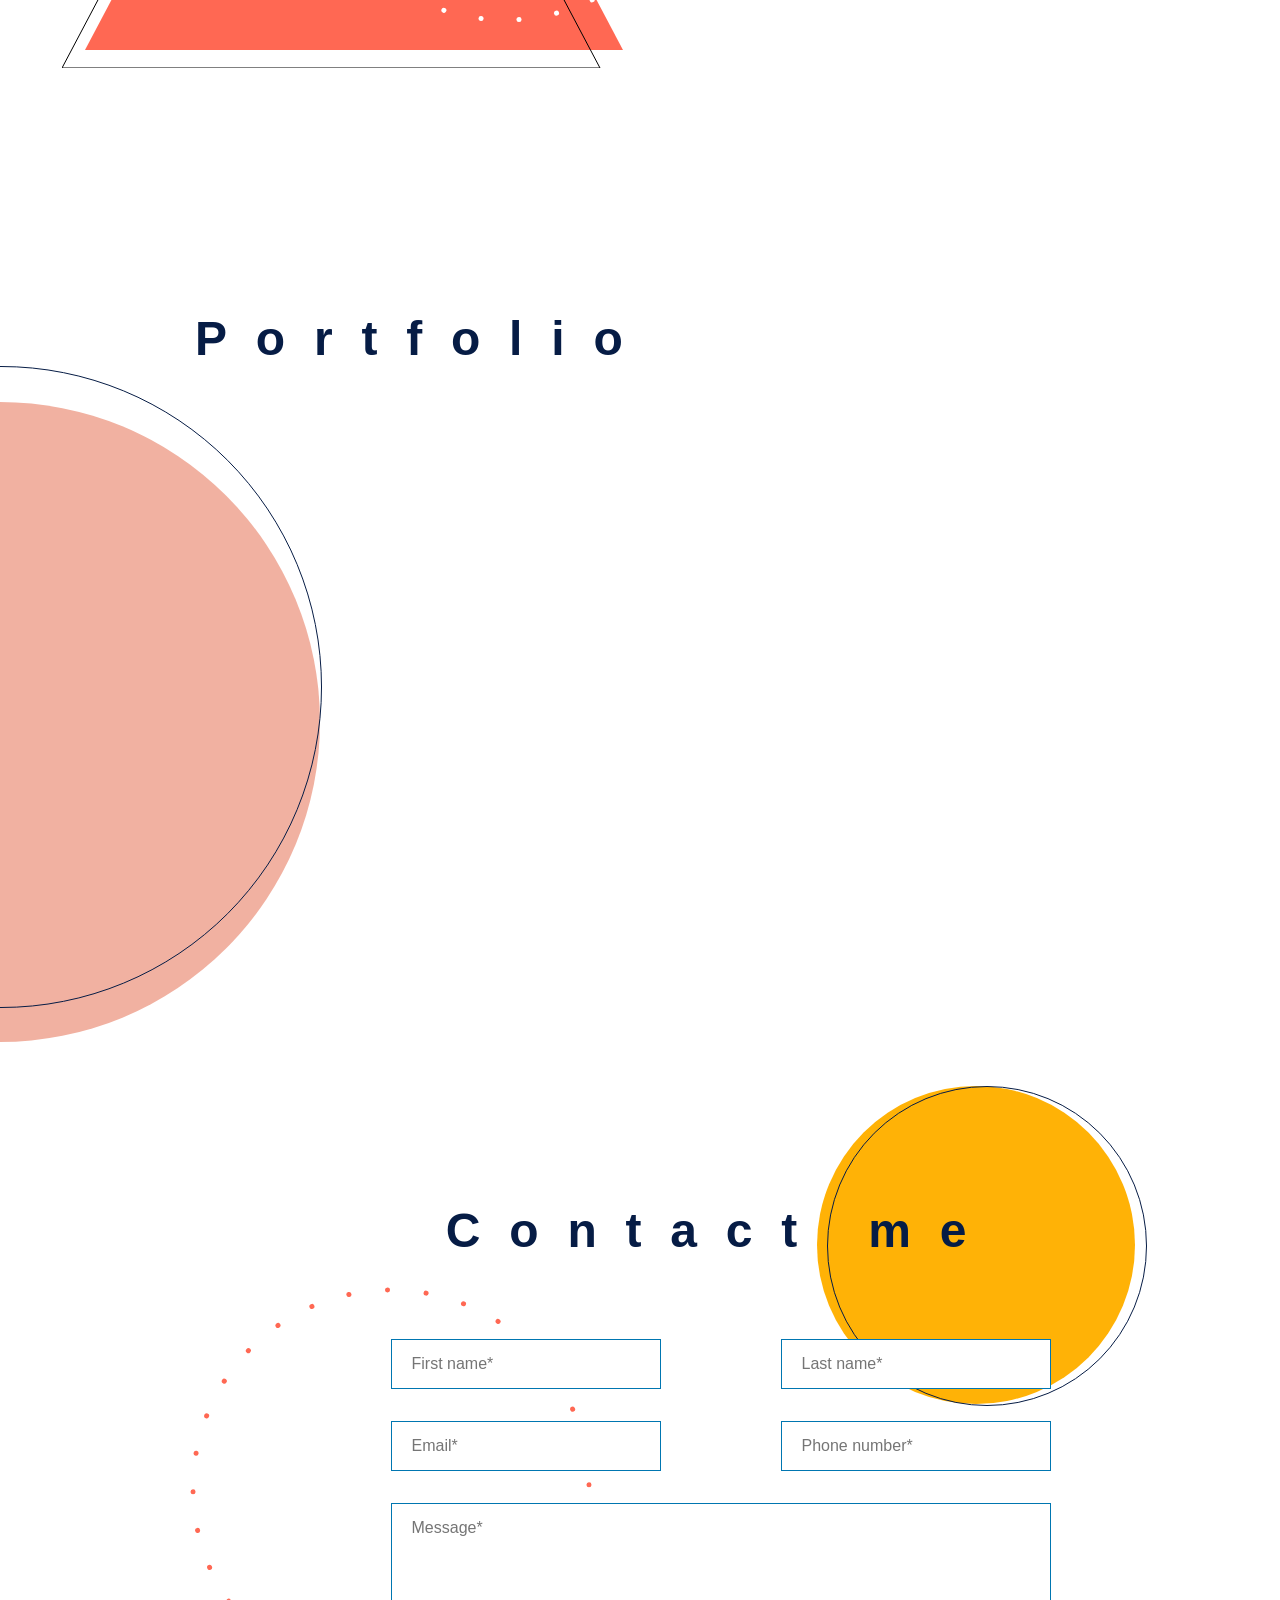
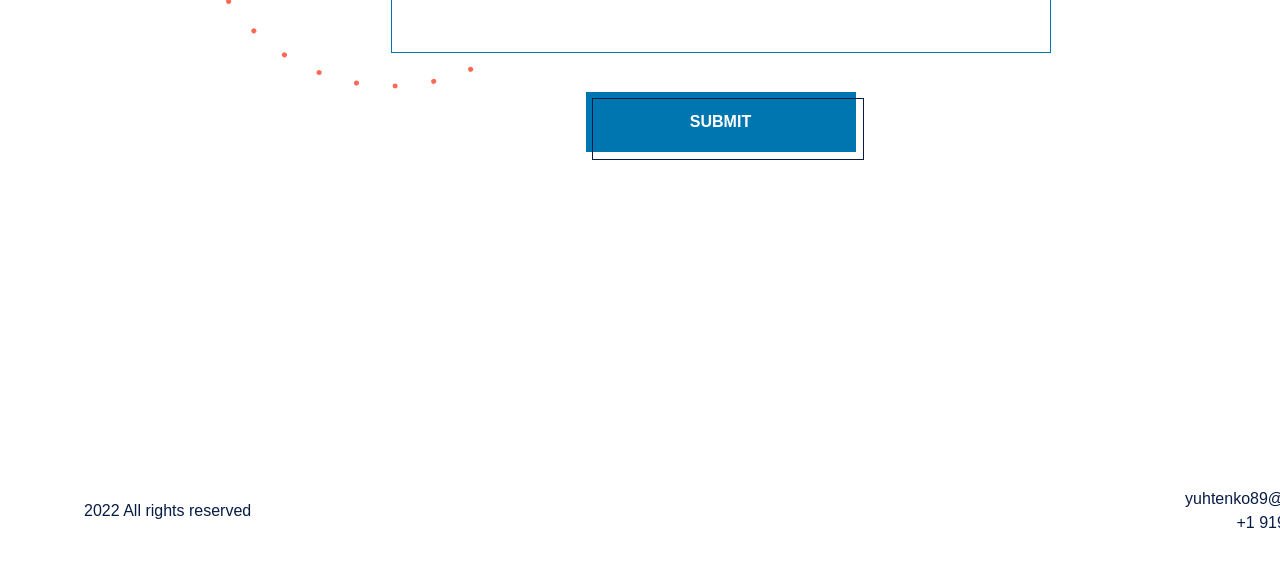
==== commit c340c40b: "extra line" ====
--- a/index.html
+++ b/index.html
@@ -69,6 +69,7 @@
                     <line x1="460" y1="0" x2="460" y2="27" stroke="black" />
                     <line x1="450" y1="0" x2="450" y2="27" stroke="black" />
                     <line x1="440" y1="0" x2="440" y2="27" stroke="black" />
+                    <line x1="430" y1="0" x2="430" y2="27" stroke="black" />
                     
                     <line x1="500" y1="62" x2="500" y2="89" stroke="black" />
                     <line x1="490" y1="62" x2="490" y2="89" stroke="black" />
@@ -77,6 +78,7 @@
                     <line x1="460" y1="62" x2="460" y2="89" stroke="black" />
                     <line x1="450" y1="62" x2="450" y2="89" stroke="black" />
                     <line x1="440" y1="62" x2="440" y2="89" stroke="black" />
+                    <line x1="430" y1="62" x2="430" y2="89" stroke="black" />
                     
                     <line x1="500" y1="124" x2="500" y2="151" stroke="black" />
                     <line x1="490" y1="124" x2="490" y2="151" stroke="black" />
@@ -85,6 +87,7 @@
                     <line x1="460" y1="124" x2="460" y2="151" stroke="black" />
                     <line x1="450" y1="124" x2="450" y2="151" stroke="black" />
                     <line x1="440" y1="124" x2="440" y2="151" stroke="black" />
+                    <line x1="430" y1="124" x2="430" y2="151" stroke="black" />
                     
                     <line x1="500" y1="186" x2="500" y2="213" stroke="black" />
                     <line x1="490" y1="186" x2="490" y2="213" stroke="black" />
@@ -93,6 +96,7 @@
                     <line x1="460" y1="186" x2="460" y2="213" stroke="black" />
                     <line x1="450" y1="186" x2="450" y2="213" stroke="black" />
                     <line x1="440" y1="186" x2="440" y2="213" stroke="black" />
+                    <line x1="430" y1="186" x2="430" y2="213" stroke="black" />
                     
                     <line x1="500" y1="248" x2="500" y2="275" stroke="black" />
                     <line x1="490" y1="248" x2="490" y2="275" stroke="black" />
@@ -101,6 +105,7 @@
                     <line x1="460" y1="248" x2="460" y2="275" stroke="black" />
                     <line x1="450" y1="248" x2="450" y2="275" stroke="black" />
                     <line x1="440" y1="248" x2="440" y2="275" stroke="black" />
+                    <line x1="430" y1="248" x2="430" y2="275" stroke="black" />
                     
                     <line x1="500" y1="310" x2="500" y2="337" stroke="black" />
                     <line x1="490" y1="310" x2="490" y2="337" stroke="black" />
@@ -109,6 +114,7 @@
                     <line x1="460" y1="310" x2="460" y2="337" stroke="black" />
                     <line x1="450" y1="310" x2="450" y2="337" stroke="black" />
                     <line x1="440" y1="310" x2="440" y2="337" stroke="black" />
+                    <line x1="430" y1="310" x2="430" y2="337" stroke="black" />
                     
                     <line x1="500" y1="372" x2="500" y2="399" stroke="black" />
                     <line x1="490" y1="372" x2="490" y2="399" stroke="black" />
@@ -117,6 +123,7 @@
                     <line x1="460" y1="372" x2="460" y2="399" stroke="black" />
                     <line x1="450" y1="372" x2="450" y2="399" stroke="black" />
                     <line x1="440" y1="372" x2="440" y2="399" stroke="black" />
+                    <line x1="430" y1="372" x2="430" y2="399" stroke="black" />
                   </svg>
             </section>
             <section id="section-contact" class="page-section">
--- a/assets/styles/page-styles.css
+++ b/assets/styles/page-styles.css
@@ -200,7 +200,7 @@
 
 #lines-1 {
     position: absolute;
-    top: 268px
+    top: 268px;
     right: 0;
 }
 
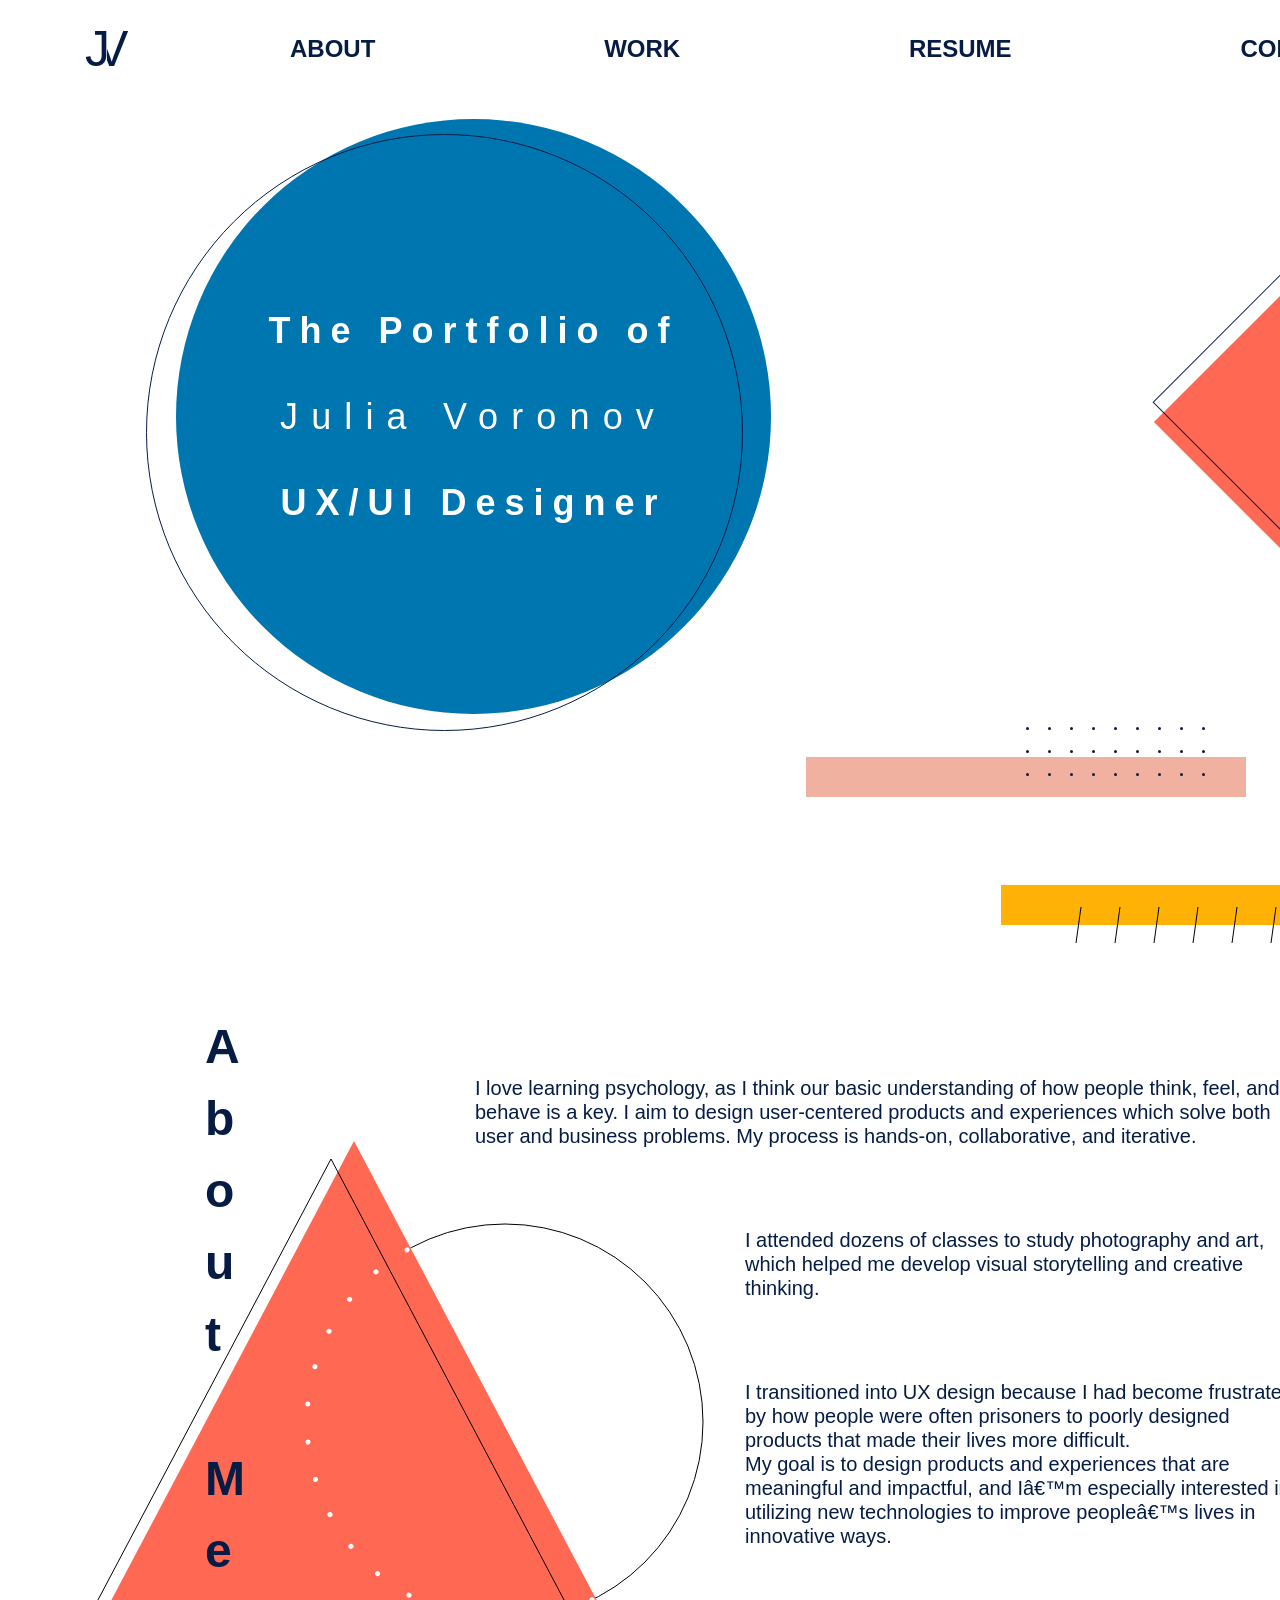
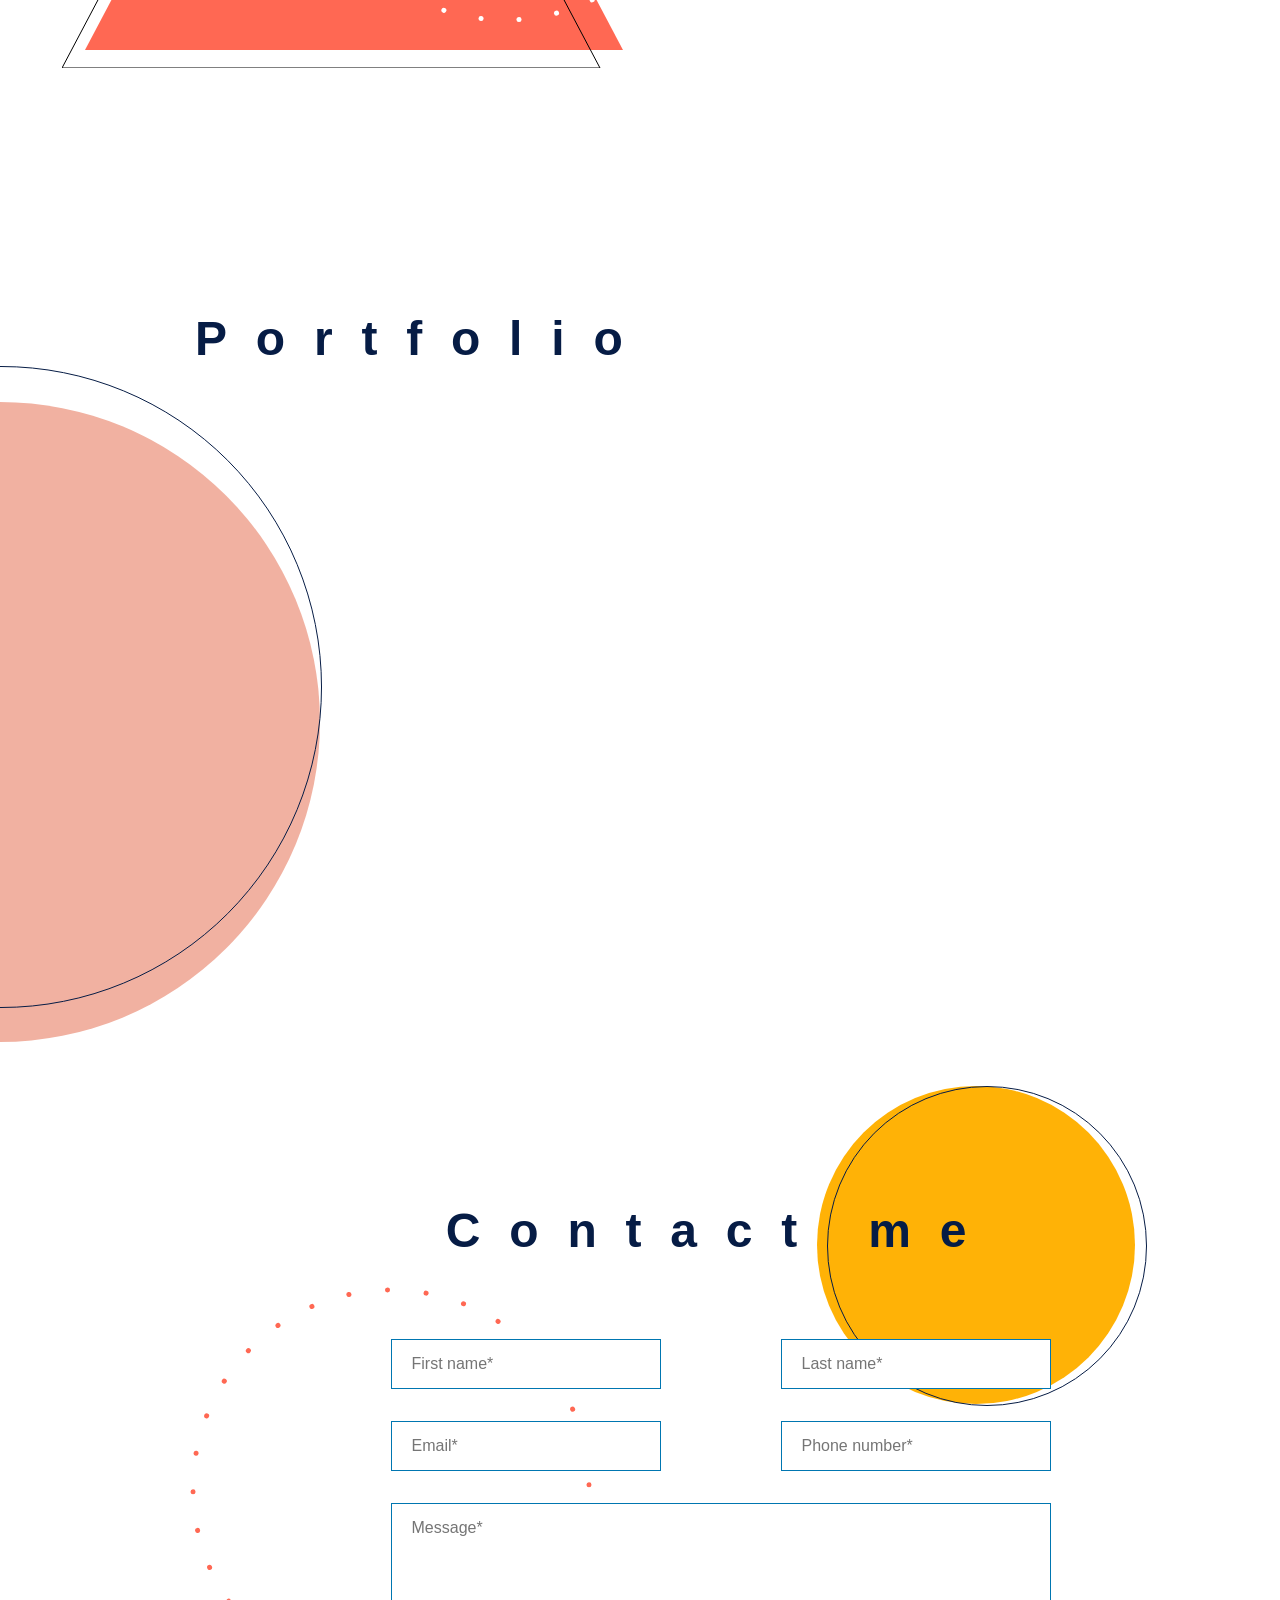
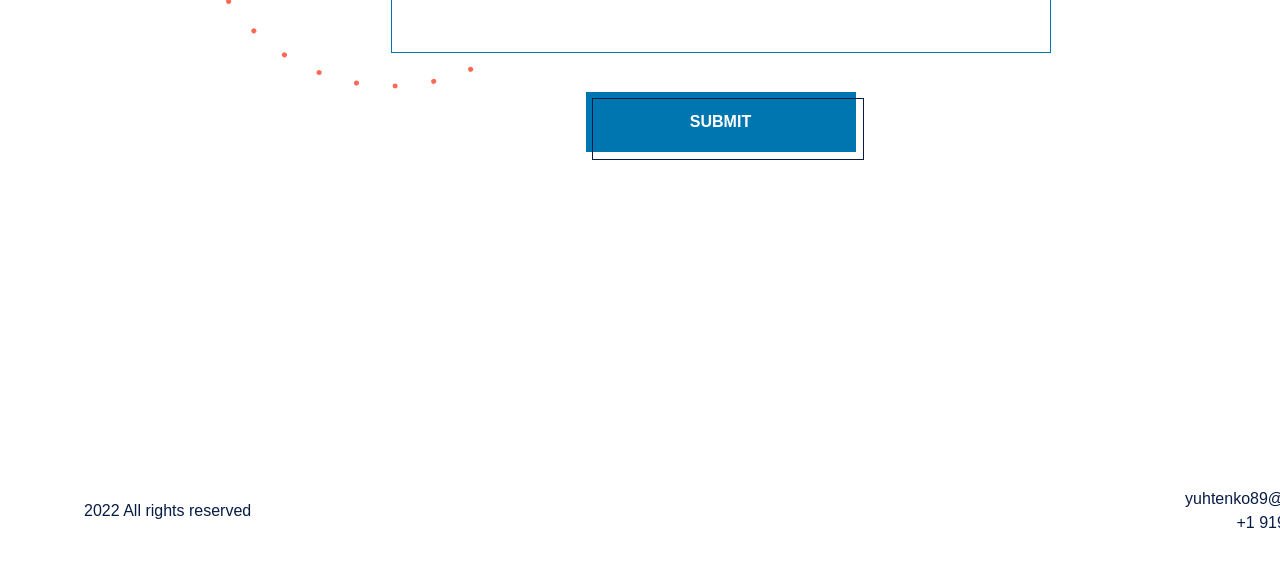
==== commit 4f327d98: "abstract" ====
--- a/index.html
+++ b/index.html
@@ -41,6 +41,48 @@
             </section>
             <section id="section-about" class="page-section">
                 <h2 id="about-section-heading" class="section-heading">A<br/>b<br/>o<br/>u<br/>t<br/><br/>M<br/>e</h2>
+                <svg id="abstract-1" height="216" width="635">
+                    <rect x="0" y="30" width="440" height="40" fill="#F1B1A1"/>
+                    <rect x="195" y="158" width="440" height="40" fill="#FFB206"/>
+                    <circle cx="221.5" cy="1.5" r="1.5" fill="#061C45"/>
+                    <circle cx="243.5" cy="1.5" r="1.5" fill="#061C45"/>
+                    <circle cx="265.5" cy="1.5" r="1.5" fill="#061C45"/>
+                    <circle cx="287.5" cy="1.5" r="1.5" fill="#061C45"/>
+                    <circle cx="309.5" cy="1.5" r="1.5" fill="#061C45"/>
+                    <circle cx="331.5" cy="1.5" r="1.5" fill="#061C45"/>
+                    <circle cx="353.5" cy="1.5" r="1.5" fill="#061C45"/>
+                    <circle cx="375.5" cy="1.5" r="1.5" fill="#061C45"/>
+                    <circle cx="397.5" cy="1.5" r="1.5" fill="#061C45"/>
+                    
+                    <circle cx="221.5" cy="24.5" r="1.5" fill="#061C45"/>
+                    <circle cx="243.5" cy="24.5" r="1.5" fill="#061C45"/>
+                    <circle cx="265.5" cy="24.5" r="1.5" fill="#061C45"/>
+                    <circle cx="287.5" cy="24.5" r="1.5" fill="#061C45"/>
+                    <circle cx="309.5" cy="24.5" r="1.5" fill="#061C45"/>
+                    <circle cx="331.5" cy="24.5" r="1.5" fill="#061C45"/>
+                    <circle cx="353.5" cy="24.5" r="1.5" fill="#061C45"/>
+                    <circle cx="375.5" cy="24.5" r="1.5" fill="#061C45"/>
+                    <circle cx="397.5" cy="24.5" r="1.5" fill="#061C45"/>
+                    
+                    <circle cx="221.5" cy="47.5" r="1.5" fill="#061C45"/>
+                    <circle cx="243.5" cy="47.5" r="1.5" fill="#061C45"/>
+                    <circle cx="265.5" cy="47.5" r="1.5" fill="#061C45"/>
+                    <circle cx="287.5" cy="47.5" r="1.5" fill="#061C45"/>
+                    <circle cx="309.5" cy="47.5" r="1.5" fill="#061C45"/>
+                    <circle cx="331.5" cy="47.5" r="1.5" fill="#061C45"/>
+                    <circle cx="353.5" cy="47.5" r="1.5" fill="#061C45"/>
+                    <circle cx="375.5" cy="47.5" r="1.5" fill="#061C45"/>
+                    <circle cx="397.5" cy="47.5" r="1.5" fill="#061C45"/>
+                    
+                    <line x1="270" y1="216" x2="275" y2="180" stroke="black"/>
+                    <line x1="309" y1="216" x2="314" y2="180" stroke="black"/>
+                    <line x1="348" y1="216" x2="353" y2="180" stroke="black"/>
+                    <line x1="387" y1="216" x2="392" y2="180" stroke="black"/>
+                    <line x1="426" y1="216" x2="431" y2="180" stroke="black"/>
+                    <line x1="465" y1="216" x2="470" y2="180" stroke="black"/>
+                    <line x1="504" y1="216" x2="509" y2="180" stroke="black"/>
+                    <line x1="543" y1="216" x2="548" y2="180" stroke="black"/>
+                </svg>
                 <svg id="shape-3" height="527" width="642">
                     <circle cx="443" cy="281" r="198" style="fill-opacity:0;stroke:black;stroke-width:1" />
                     <polygon points="23,509 561,509 292,0" style="fill:#FF6853;" />
--- a/assets/styles/page-styles.css
+++ b/assets/styles/page-styles.css
@@ -142,11 +142,6 @@
     border-radius: 50%;
 }
 
-/* #primary-heading::before {
-    left: -30px;
-    top: 15px;
-} */
-
 #shape-2 {
     --shp-offset-top: -15px;
     --shp-offset-left: -15px;
@@ -158,6 +153,12 @@
     position: absolute;
     right: -203px;
     top: 100px;
+}
+
+#abstract-1 {
+    position: absolute;
+    top: -284px;
+    right: 0;
 }
 
 #shape-3 {
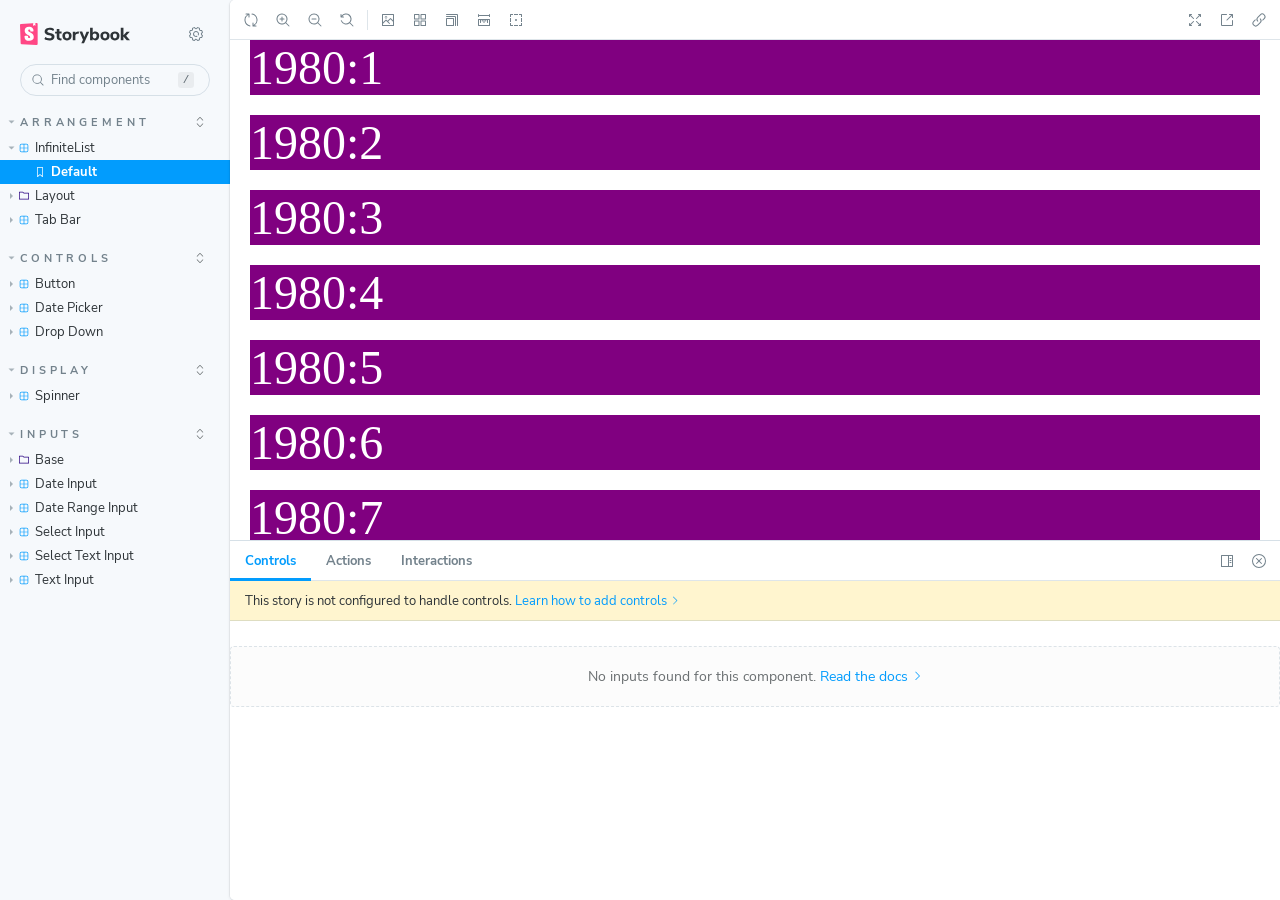
==== commit 1049e58c: "Try" ====
--- a/index.html
+++ b/index.html
@@ -1,212 +1,130 @@
 <!DOCTYPE html>
-<html lang="en-US">
-    <head>
-        <!-- <meta charset="UTF-8">
-        <meta http-equiv="X-UA-Compatible" content="IE=edge">
-        <meta name="viewport" content="width=device-width, initial-scale=1"> -->
-        <title>Julia Voronov</title>
-        <!-- <meta name="generator" content="Jekyll v3.9.2">
-        <meta property="og:title" content="CodeMedic42.github.io">
-        <meta property="og:locale" content="en_US">
-        <link rel="canonical" href="https://codemedic42.github.io/">
-        <meta property="og:url" content="https://codemedic42.github.io/">
-        <meta property="og:site_name" content="CodeMedic42.github.io">
-        <meta property="og:type" content="website">
-        <meta name="twitter:card" content="summary">
-        <meta property="twitter:title" content="CodeMedic42.github.io">
-        <script type="application/ld+json">
-            {"@context":"https://schema.org","@type":"WebSite","headline":"CodeMedic42.github.io","name":"CodeMedic42.github.io","url":"https://codemedic42.github.io/"}
-        </script>
-        <link rel="stylesheet" href="/assets/css/style.css?v=1089e9f65f2735ad9119be287c203fc1b987a849"> -->
-        <!--! Font Awesome Pro 6.2.0 by @fontawesome - https://fontawesome.com License - https://fontawesome.com/license (Commercial License) Copyright 2022 Fonticons, Inc. -->
-        <link rel="stylesheet" href="https://fonts.cdnfonts.com/css/bebas-neue">
-        <link rel="stylesheet" href="https://fonts.cdnfonts.com/css/montserrat">
-        <link rel="stylesheet" href="https://fonts.cdnfonts.com/css/lato">
-        <link rel="stylesheet" href="/assets/styles/page-styles.css">
-    </head>
-    <body>
-        <div class="page-root">
-            <header class="page-header">
-                <div class="page-logo"><span class="logo-j">J</span><span class="logo-v">V</span></div>
-                <nav class="page-nav">
-                    <a class="nav-link" href="#section-about">About</a>
-                    <a class="nav-link" href="#section-portfolio">Work</a>
-                    <a class="nav-link" href="#section-portfolio">Resume</a>
-                    <a class="nav-link" href="#section-contact">Contact</a>
-                </nav>
-            </header>
-            <section id="section-top" class="page-section">
-                <h1 id="primary-heading" class="shape shape-round"><span>The Portfolio of</span><span id="super-awesome-designer" class="designer-name enable-select">Julia Voronov</span><span>UX/UI Designer</span></h1>
-                <div id="shape-2" class="shape"></div>
-            </section>
-            <section id="section-about" class="page-section">
-                <h2 id="about-section-heading" class="section-heading">A<br/>b<br/>o<br/>u<br/>t<br/><br/>M<br/>e</h2>
-                <svg id="abstract-1" height="216" width="635">
-                    <rect x="0" y="30" width="440" height="40" fill="#F1B1A1"/>
-                    <rect x="195" y="158" width="440" height="40" fill="#FFB206"/>
-                    <circle cx="221.5" cy="1.5" r="1.5" fill="#061C45"/>
-                    <circle cx="243.5" cy="1.5" r="1.5" fill="#061C45"/>
-                    <circle cx="265.5" cy="1.5" r="1.5" fill="#061C45"/>
-                    <circle cx="287.5" cy="1.5" r="1.5" fill="#061C45"/>
-                    <circle cx="309.5" cy="1.5" r="1.5" fill="#061C45"/>
-                    <circle cx="331.5" cy="1.5" r="1.5" fill="#061C45"/>
-                    <circle cx="353.5" cy="1.5" r="1.5" fill="#061C45"/>
-                    <circle cx="375.5" cy="1.5" r="1.5" fill="#061C45"/>
-                    <circle cx="397.5" cy="1.5" r="1.5" fill="#061C45"/>
-                    
-                    <circle cx="221.5" cy="24.5" r="1.5" fill="#061C45"/>
-                    <circle cx="243.5" cy="24.5" r="1.5" fill="#061C45"/>
-                    <circle cx="265.5" cy="24.5" r="1.5" fill="#061C45"/>
-                    <circle cx="287.5" cy="24.5" r="1.5" fill="#061C45"/>
-                    <circle cx="309.5" cy="24.5" r="1.5" fill="#061C45"/>
-                    <circle cx="331.5" cy="24.5" r="1.5" fill="#061C45"/>
-                    <circle cx="353.5" cy="24.5" r="1.5" fill="#061C45"/>
-                    <circle cx="375.5" cy="24.5" r="1.5" fill="#061C45"/>
-                    <circle cx="397.5" cy="24.5" r="1.5" fill="#061C45"/>
-                    
-                    <circle cx="221.5" cy="47.5" r="1.5" fill="#061C45"/>
-                    <circle cx="243.5" cy="47.5" r="1.5" fill="#061C45"/>
-                    <circle cx="265.5" cy="47.5" r="1.5" fill="#061C45"/>
-                    <circle cx="287.5" cy="47.5" r="1.5" fill="#061C45"/>
-                    <circle cx="309.5" cy="47.5" r="1.5" fill="#061C45"/>
-                    <circle cx="331.5" cy="47.5" r="1.5" fill="#061C45"/>
-                    <circle cx="353.5" cy="47.5" r="1.5" fill="#061C45"/>
-                    <circle cx="375.5" cy="47.5" r="1.5" fill="#061C45"/>
-                    <circle cx="397.5" cy="47.5" r="1.5" fill="#061C45"/>
-                    
-                    <line x1="270" y1="216" x2="275" y2="180" stroke="black"/>
-                    <line x1="309" y1="216" x2="314" y2="180" stroke="black"/>
-                    <line x1="348" y1="216" x2="353" y2="180" stroke="black"/>
-                    <line x1="387" y1="216" x2="392" y2="180" stroke="black"/>
-                    <line x1="426" y1="216" x2="431" y2="180" stroke="black"/>
-                    <line x1="465" y1="216" x2="470" y2="180" stroke="black"/>
-                    <line x1="504" y1="216" x2="509" y2="180" stroke="black"/>
-                    <line x1="543" y1="216" x2="548" y2="180" stroke="black"/>
-                </svg>
-                <svg id="shape-3" height="527" width="642">
-                    <circle cx="443" cy="281" r="198" style="fill-opacity:0;stroke:black;stroke-width:1" />
-                    <polygon points="23,509 561,509 292,0" style="fill:#FF6853;" />
-                    <polygon points="0,527 538,527 269,18" style="fill-opacity:0;stroke:black;stroke-width:1;" />
-                    <clipPath id="cut-off-bottom">
-                    <polygon points="23,509 561,509 292,0" />
-                    </clipPath>
-                    <circle cx="443" cy="281" r="198" fill-opacity="0" stroke="white" stroke-width="5" stroke-linecap="round" stroke-dasharray="0.1, 38" stroke-dashoffset="8" clip-path="url(#cut-off-bottom)"/>
-                </svg>
-                <article class="about-text">
-                    <p class="enable-select">I love learning psychology, as I think our basic understanding of how people think, feel, and behave is a key. I aim to design user-centered products and experiences which solve both user and business problems. My process is hands-on, collaborative, and iterative.</p>
-                    <div class="about-text-offset">
-                        <p class="enable-select">I attended dozens of classes to study photography and art, which helped me develop visual storytelling and creative thinking.</p>
-                        <p"><span class="enable-select">I transitioned into UX design because I had become frustrated by how people were often prisoners to poorly designed products that made their lives more difficult.</span><br/><span class="enable-select">My goal is to design products and experiences that are meaningful and impactful, and I’m especially interested in utilizing new technologies to improve people’s lives in innovative ways.</span></p>
-                    </div>
-                </article>
-            </section>
-            <section id="section-portfolio" class="page-section">
-                <h2 id="portfolio-section-heading" class="section-heading">Portfolio</h2>
-                <div id="shape-4" class="shape shape-round"></div>
-                <svg id="lines-1" height="401" width="501">
-                    <line x1="500" y1="0" x2="500" y2="27" stroke="black" />
-                    <line x1="490" y1="0" x2="490" y2="27" stroke="black" />
-                    <line x1="480" y1="0" x2="480" y2="27" stroke="black" />
-                    <line x1="470" y1="0" x2="470" y2="27" stroke="black" />
-                    <line x1="460" y1="0" x2="460" y2="27" stroke="black" />
-                    <line x1="450" y1="0" x2="450" y2="27" stroke="black" />
-                    <line x1="440" y1="0" x2="440" y2="27" stroke="black" />
-                    <line x1="430" y1="0" x2="430" y2="27" stroke="black" />
-                    
-                    <line x1="500" y1="62" x2="500" y2="89" stroke="black" />
-                    <line x1="490" y1="62" x2="490" y2="89" stroke="black" />
-                    <line x1="480" y1="62" x2="480" y2="89" stroke="black" />
-                    <line x1="470" y1="62" x2="470" y2="89" stroke="black" />
-                    <line x1="460" y1="62" x2="460" y2="89" stroke="black" />
-                    <line x1="450" y1="62" x2="450" y2="89" stroke="black" />
-                    <line x1="440" y1="62" x2="440" y2="89" stroke="black" />
-                    <line x1="430" y1="62" x2="430" y2="89" stroke="black" />
-                    
-                    <line x1="500" y1="124" x2="500" y2="151" stroke="black" />
-                    <line x1="490" y1="124" x2="490" y2="151" stroke="black" />
-                    <line x1="480" y1="124" x2="480" y2="151" stroke="black" />
-                    <line x1="470" y1="124" x2="470" y2="151" stroke="black" />
-                    <line x1="460" y1="124" x2="460" y2="151" stroke="black" />
-                    <line x1="450" y1="124" x2="450" y2="151" stroke="black" />
-                    <line x1="440" y1="124" x2="440" y2="151" stroke="black" />
-                    <line x1="430" y1="124" x2="430" y2="151" stroke="black" />
-                    
-                    <line x1="500" y1="186" x2="500" y2="213" stroke="black" />
-                    <line x1="490" y1="186" x2="490" y2="213" stroke="black" />
-                    <line x1="480" y1="186" x2="480" y2="213" stroke="black" />
-                    <line x1="470" y1="186" x2="470" y2="213" stroke="black" />
-                    <line x1="460" y1="186" x2="460" y2="213" stroke="black" />
-                    <line x1="450" y1="186" x2="450" y2="213" stroke="black" />
-                    <line x1="440" y1="186" x2="440" y2="213" stroke="black" />
-                    <line x1="430" y1="186" x2="430" y2="213" stroke="black" />
-                    
-                    <line x1="500" y1="248" x2="500" y2="275" stroke="black" />
-                    <line x1="490" y1="248" x2="490" y2="275" stroke="black" />
-                    <line x1="480" y1="248" x2="480" y2="275" stroke="black" />
-                    <line x1="470" y1="248" x2="470" y2="275" stroke="black" />
-                    <line x1="460" y1="248" x2="460" y2="275" stroke="black" />
-                    <line x1="450" y1="248" x2="450" y2="275" stroke="black" />
-                    <line x1="440" y1="248" x2="440" y2="275" stroke="black" />
-                    <line x1="430" y1="248" x2="430" y2="275" stroke="black" />
-                    
-                    <line x1="500" y1="310" x2="500" y2="337" stroke="black" />
-                    <line x1="490" y1="310" x2="490" y2="337" stroke="black" />
-                    <line x1="480" y1="310" x2="480" y2="337" stroke="black" />
-                    <line x1="470" y1="310" x2="470" y2="337" stroke="black" />
-                    <line x1="460" y1="310" x2="460" y2="337" stroke="black" />
-                    <line x1="450" y1="310" x2="450" y2="337" stroke="black" />
-                    <line x1="440" y1="310" x2="440" y2="337" stroke="black" />
-                    <line x1="430" y1="310" x2="430" y2="337" stroke="black" />
-                    
-                    <line x1="500" y1="372" x2="500" y2="399" stroke="black" />
-                    <line x1="490" y1="372" x2="490" y2="399" stroke="black" />
-                    <line x1="480" y1="372" x2="480" y2="399" stroke="black" />
-                    <line x1="470" y1="372" x2="470" y2="399" stroke="black" />
-                    <line x1="460" y1="372" x2="460" y2="399" stroke="black" />
-                    <line x1="450" y1="372" x2="450" y2="399" stroke="black" />
-                    <line x1="440" y1="372" x2="440" y2="399" stroke="black" />
-                    <line x1="430" y1="372" x2="430" y2="399" stroke="black" />
-                  </svg>
-            </section>
-            <section id="section-contact" class="page-section">
-                <h2 id="contact-section-heading" class="section-heading">Contact me</h2>
-                <div id="shape-5" class="shape shape-round"></div>
-                <svg id="shape-6" height="404" width="404">
-                    <circle cx="202" cy="202" r="198" fill-opacity="0" stroke="#FF6853" stroke-width="5" stroke-linecap="round" stroke-dashoffset="8" stroke-dasharray="0.1, 38.8"/>
-                  </svg>
-                <form id="contact-form">
-                    <input id="firstName-input" class="form-input left-input cursor-input" type="text" name="firstName" placeholder="First name*"/><!--
-                    --><input id="lastName-input" class="form-input cursor-input" type="text" name="lastName" placeholder="Last name*" /><!--
-                    --><input id="email-input" class="form-input left-input cursor-input" type="email" name="email" placeholder="Email*" /><!--
-                    --><input id="phoneNumber-input" class="form-input cursor-input" type="tel" name="phoneNumber" placeholder="Phone number*" /><!--
-                    --><textarea id="message-input" class="form-input cursor-input" name="message" placeholder="Message*"></textarea><!--
-                    --><button id="submit-button" class="shape" type="submit">Submit</button>
-                </form>
-            </section>
-            <footer class="page-footer">
-                <span id="footer-copyright" class="small-text">2022 All rights reserved</span>
-                <!-- <span>
-                    <a class="brand-link" href="https://telegram.org/" target="_blank">
-                        <svg class="brand-icon" xmlns="http://www.w3.org/2000/svg" viewBox="0 0 496 512">
-                            <path d="M248,8C111.033,8,0,119.033,0,256S111.033,504,248,504,496,392.967,496,256,384.967,8,248,8ZM362.952,176.66c-3.732,39.215-19.881,134.378-28.1,178.3-3.476,18.584-10.322,24.816-16.948,25.425-14.4,1.326-25.338-9.517-39.287-18.661-21.827-14.308-34.158-23.215-55.346-37.177-24.485-16.135-8.612-25,5.342-39.5,3.652-3.793,67.107-61.51,68.335-66.746.153-.655.3-3.1-1.154-4.384s-3.59-.849-5.135-.5q-3.283.746-104.608,69.142-14.845,10.194-26.894,9.934c-8.855-.191-25.888-5.006-38.551-9.123-15.531-5.048-27.875-7.717-26.8-16.291q.84-6.7,18.45-13.7,108.446-47.248,144.628-62.3c68.872-28.647,83.183-33.623,92.511-33.789,2.052-.034,6.639.474,9.61,2.885a10.452,10.452,0,0,1,3.53,6.716A43.765,43.765,0,0,1,362.952,176.66Z"/>
-                        </svg>
-                    </a>
-                    <a class="brand-link" href="https://www.instagram.com/" target="_blank">
-                        <svg class="brand-icon" xmlns="http://www.w3.org/2000/svg" viewBox="0 0 448 512">
-                            <path d="M224.1 141c-63.6 0-114.9 51.3-114.9 114.9s51.3 114.9 114.9 114.9S339 319.5 339 255.9 287.7 141 224.1 141zm0 189.6c-41.1 0-74.7-33.5-74.7-74.7s33.5-74.7 74.7-74.7 74.7 33.5 74.7 74.7-33.6 74.7-74.7 74.7zm146.4-194.3c0 14.9-12 26.8-26.8 26.8-14.9 0-26.8-12-26.8-26.8s12-26.8 26.8-26.8 26.8 12 26.8 26.8zm76.1 27.2c-1.7-35.9-9.9-67.7-36.2-93.9-26.2-26.2-58-34.4-93.9-36.2-37-2.1-147.9-2.1-184.9 0-35.8 1.7-67.6 9.9-93.9 36.1s-34.4 58-36.2 93.9c-2.1 37-2.1 147.9 0 184.9 1.7 35.9 9.9 67.7 36.2 93.9s58 34.4 93.9 36.2c37 2.1 147.9 2.1 184.9 0 35.9-1.7 67.7-9.9 93.9-36.2 26.2-26.2 34.4-58 36.2-93.9 2.1-37 2.1-147.8 0-184.8zM398.8 388c-7.8 19.6-22.9 34.7-42.6 42.6-29.5 11.7-99.5 9-132.1 9s-102.7 2.6-132.1-9c-19.6-7.8-34.7-22.9-42.6-42.6-11.7-29.5-9-99.5-9-132.1s-2.6-102.7 9-132.1c7.8-19.6 22.9-34.7 42.6-42.6 29.5-11.7 99.5-9 132.1-9s102.7-2.6 132.1 9c19.6 7.8 34.7 22.9 42.6 42.6 11.7 29.5 9 99.5 9 132.1s2.7 102.7-9 132.1z"/>
-                        </svg>
-                    </a>
-                    <a class="brand-link" href="https://www.linkedin.com/" target="_blank">
-                        <svg class="brand-icon" xmlns="http://www.w3.org/2000/svg" viewBox="0 0 448 512">
-                            <path d="M416 32H31.9C14.3 32 0 46.5 0 64.3v383.4C0 465.5 14.3 480 31.9 480H416c17.6 0 32-14.5 32-32.3V64.3c0-17.8-14.4-32.3-32-32.3zM135.4 416H69V202.2h66.5V416zm-33.2-243c-21.3 0-38.5-17.3-38.5-38.5S80.9 96 102.2 96c21.2 0 38.5 17.3 38.5 38.5 0 21.3-17.2 38.5-38.5 38.5zm282.1 243h-66.4V312c0-24.8-.5-56.7-34.5-56.7-34.6 0-39.9 27-39.9 54.9V416h-66.4V202.2h63.7v29.2h.9c8.9-16.8 30.6-34.5 62.9-34.5 67.2 0 79.7 44.3 79.7 101.9V416z"/>
-                        </svg>
-                    </a>
-                </span> -->
-                <span id="footer-contact" class="small-text">
-                    <span id="footer-contact-email" class="contact-text enable-select">yuhtenko89@gmail.com</span>
-                    <span id="footer-contact-phone" class="contact-text enable-select">+1 919 579 0000</span>
-                </span>
-            </footer>
-        </div>
-    </body>
+<html lang="en">
+  <head>
+    <meta charset="utf-8" />
+
+    <title>@storybook/cli - Storybook</title>
+    <meta name="viewport" content="width=device-width, initial-scale=1" />
+
+    
+    <link rel="icon" type="image/svg+xml" href="./favicon.svg" />
+    
+    <link
+      rel="prefetch"
+      href="./sb-common-assets/nunito-sans-regular.woff2"
+      as="font"
+      type="font/woff2"
+      crossorigin
+    />
+    <link
+      rel="prefetch"
+      href="./sb-common-assets/nunito-sans-bold.woff2"
+      as="font"
+      type="font/woff2"
+      crossorigin
+    />
+    <link rel="stylesheet" href="./sb-common-assets/fonts.css" />
+
+    <link href="./sb-manager/runtime.mjs" rel="modulepreload" />
+
+    
+    <link href="./sb-addons/links-0/manager-bundle.mjs" rel="modulepreload" />
+    
+    <link href="./sb-addons/essentials-controls-1/manager-bundle.mjs" rel="modulepreload" />
+    
+    <link href="./sb-addons/essentials-actions-2/manager-bundle.mjs" rel="modulepreload" />
+    
+    <link href="./sb-addons/essentials-backgrounds-3/manager-bundle.mjs" rel="modulepreload" />
+    
+    <link href="./sb-addons/essentials-viewport-4/manager-bundle.mjs" rel="modulepreload" />
+    
+    <link href="./sb-addons/essentials-toolbars-5/manager-bundle.mjs" rel="modulepreload" />
+    
+    <link href="./sb-addons/essentials-measure-6/manager-bundle.mjs" rel="modulepreload" />
+    
+    <link href="./sb-addons/essentials-outline-7/manager-bundle.mjs" rel="modulepreload" />
+    
+    <link href="./sb-addons/interactions-8/manager-bundle.mjs" rel="modulepreload" />
+       
+
+    <style>
+      #storybook-root[hidden] {
+        display: none !important;
+      }
+    </style>
+
+    
+  </head>
+  <body>
+    <div id="root"></div>
+
+    
+    <script>
+      
+        
+          window['FEATURES'] = {
+  "warnOnLegacyHierarchySeparator": true,
+  "buildStoriesJson": false,
+  "storyStoreV7": true,
+  "argTypeTargetsV7": true,
+  "legacyDecoratorFileOrder": false
+};
+        
+      
+        
+          window['REFS'] = {};
+        
+      
+        
+          window['LOGLEVEL'] = "info";
+        
+      
+        
+          window['DOCS_OPTIONS'] = {
+  "defaultName": "Docs",
+  "autodocs": "tag"
+};
+        
+      
+        
+          window['CONFIG_TYPE'] = "PRODUCTION";
+        
+      
+        
+      
+        
+      
+        
+      
+        
+      
+    </script>
+    
+
+    <script type="module">
+      import './sb-manager/runtime.mjs';
+
+      
+      import './sb-addons/links-0/manager-bundle.mjs';
+      
+      import './sb-addons/essentials-controls-1/manager-bundle.mjs';
+      
+      import './sb-addons/essentials-actions-2/manager-bundle.mjs';
+      
+      import './sb-addons/essentials-backgrounds-3/manager-bundle.mjs';
+      
+      import './sb-addons/essentials-viewport-4/manager-bundle.mjs';
+      
+      import './sb-addons/essentials-toolbars-5/manager-bundle.mjs';
+      
+      import './sb-addons/essentials-measure-6/manager-bundle.mjs';
+      
+      import './sb-addons/essentials-outline-7/manager-bundle.mjs';
+      
+      import './sb-addons/interactions-8/manager-bundle.mjs';
+      
+    </script>
+
+    <link href="./sb-preview/runtime.mjs" rel="prefetch" as="script" />
+  </body>
 </html>
--- a/sb-common-assets/fonts.css
+++ b/sb-common-assets/fonts.css
@@ -0,0 +1,31 @@
+@font-face {
+  font-family: 'Nunito Sans';
+  font-style: normal;
+  font-weight: 400;
+  font-display: swap;
+  src: url('./nunito-sans-regular.woff2') format('woff2');
+}
+
+@font-face {
+  font-family: 'Nunito Sans';
+  font-style: italic;
+  font-weight: 400;
+  font-display: swap;
+  src: url('./nunito-sans-italic.woff2') format('woff2');
+}
+
+@font-face {
+  font-family: 'Nunito Sans';
+  font-style: normal;
+  font-weight: 700;
+  font-display: swap;
+  src: url('./nunito-sans-bold.woff2') format('woff2');
+}
+
+@font-face {
+  font-family: 'Nunito Sans';
+  font-style: italic;
+  font-weight: 700;
+  font-display: swap;
+  src: url('./nunito-sans-bold-italic.woff2') format('woff2');
+}
